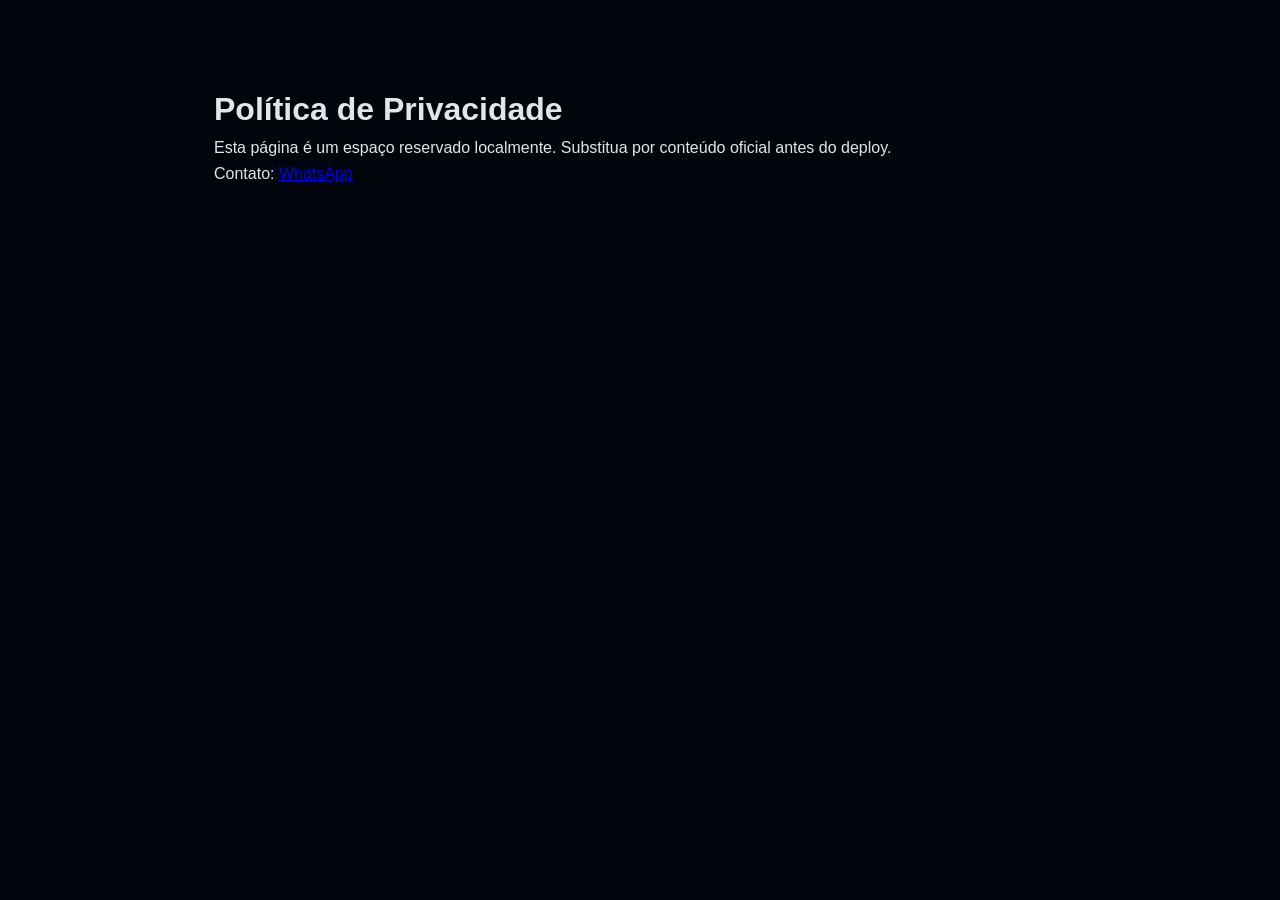
==== privacidade.html @ e6bbfdea "perf: otimiza assets seo e acessibilidade da landing" ====
<!doctype html>
<html lang="pt-BR">
<head>
  <meta charset="utf-8">
  <meta name="viewport" content="width=device-width,initial-scale=1">
  <title>Política de Privacidade — Carlos Elias</title>
  <meta name="robots" content="noindex,nofollow">
  <link rel="stylesheet" href="styles.css">
</head>
<body>
  <main style="max-width:900px;margin:60px auto;padding:24px">
    <h1>Política de Privacidade</h1>
    <p>Esta página é um espaço reservado localmente. Substitua por conteúdo oficial antes do deploy.</p>
    <p>Contato: <a href="https://wa.me/5585996639595">WhatsApp</a></p>
  </main>
</body>
</html>
---- styles.css ----
﻿:root {
  --black: #01040B;
  --navy: #283B4A;
  --steel: #587585;
  --mist: #7B939F;
  --silver: #B6C1C7;
  --snow: #E1E7E7;
  --white: #FFFFFF;
  --gold: #d1b072;
  --green-wa: #25D366;
  --font: 'Inter', sans-serif;
  --radius: 12px;
  --radius-sm: 8px;
  --transition: 0.35s cubic-bezier(0.4, 0, 0.2, 1);
}

*, *::before, *::after { box-sizing: border-box; margin: 0; padding: 0; }

html { scroll-behavior: smooth; font-size: 16px; }

body {
  font-family: var(--font);
  background: var(--black);
  color: var(--snow);
  line-height: 1.6;
  overflow-x: hidden;
  -webkit-font-smoothing: antialiased;
}

/* ── ACCESSIBILITY: focus-visible and reduced-motion */
a:focus-visible,
button:focus-visible,
[role="button"]:focus-visible,
input:focus-visible,
textarea:focus-visible,
select:focus-visible {
  outline: 2px solid rgba(225, 231, 231, 0.85);
  outline-offset: 3px;
}

@media (prefers-reduced-motion: reduce) {
  html {
    scroll-behavior: auto;
  }
  *, *::before, *::after {
    animation-duration: 0.001ms !important;
    animation-iteration-count: 1 !important;
    transition-duration: 0.001ms !important;
  }
}


/* ─── TIPOGRAFIA ─── */
.t-display {
  font-family: var(--font);
  font-weight: 900;
  letter-spacing: -0.04em;
  line-height: 0.92;
  text-transform: uppercase;
  font-stretch: condensed;
}
.t-headline { font-weight: 900; letter-spacing: -0.03em; line-height: 1.0; text-transform: uppercase; }
.t-label { font-weight: 500; letter-spacing: 0.12em; text-transform: uppercase; font-size: 0.72rem; color: var(--mist); }
.t-body { font-weight: 400; line-height: 1.7; color: var(--silver); }
.t-caption { font-size: 0.8rem; color: var(--mist); font-weight: 400; }

/* ─── LAYOUT ─── */
.container { max-width: 1200px; margin: 0 auto; padding: 0 24px; }
.section { padding: 96px 0; }
.section-sm { padding: 64px 0; }

/* ─── GLASS ─── */
.glass {
  background: rgba(255,255,255,0.03);
  border: 1px solid rgba(88,117,133,0.18);
  backdrop-filter: blur(12px);
  -webkit-backdrop-filter: blur(12px);
  transition: border-color 0.35s ease, background 0.35s ease;
}
.glass:hover {
  border-color: rgba(88,117,133,0.32);
  background: rgba(255,255,255,0.05);
}
.glass-strong {
  background: rgba(40,59,74,0.12);
  border: 1px solid rgba(88,117,133,0.25);
  backdrop-filter: blur(20px);
  -webkit-backdrop-filter: blur(20px);
}

/* ─── BOTÕES ─── */
.btn {
  display: inline-flex; align-items: center; gap: 8px;
  padding: 14px 28px;
  border-radius: 6px;
  font-family: var(--font);
  font-weight: 600;
  font-size: 0.875rem;
  letter-spacing: 0.04em;
  text-transform: uppercase;
  text-decoration: none;
  cursor: pointer;
  border: none;
  transition: var(--transition);
  white-space: nowrap;
}
.btn-primary {
  background: var(--snow);
  color: var(--black);
}
.btn-primary:hover { background: var(--white); transform: translateY(-1px); box-shadow: 0 8px 32px rgba(225,231,231,0.15); }
.btn-secondary {
  background: transparent;
  color: var(--snow);
  border: 1px solid rgba(88,117,133,0.4);
}
.btn-secondary:hover { border-color: var(--mist); background: rgba(88,117,133,0.08); transform: translateY(-1px); }
.btn-wa {
  background: var(--green-wa);
  color: var(--white);
}
.btn-wa:hover { background: #1db954; transform: translateY(-1px); box-shadow: 0 8px 32px rgba(37,211,102,0.2); }
.btn-sm { padding: 10px 20px; font-size: 0.8rem; }

/* ─── NAVBAR ─── */
#navbar {
  position: fixed; top: 0; left: 0; right: 0; z-index: 100;
  padding: 0 24px;
  transition: var(--transition);
}
#navbar.scrolled {
  background: rgba(1,4,11,0.85);
  backdrop-filter: blur(20px);
  -webkit-backdrop-filter: blur(20px);
  border-bottom: 1px solid rgba(88,117,133,0.15);
}
.nav-inner {
  max-width: 1200px; margin: 0 auto;
  display: flex; align-items: center; justify-content: space-between;
  height: 68px;
}
.nav-logo { display: flex; align-items: center; gap: 10px; text-decoration: none; }
.nav-logo svg { width: 32px; height: auto; }
.nav-logo-text {
  font-weight: 900;
  font-size: 1rem;
  letter-spacing: 0.08em;
  text-transform: uppercase;
  color: var(--snow);
}
.nav-links {
  display: flex; align-items: center; gap: 32px;
  list-style: none;
}
.nav-links a {
  text-decoration: none;
  color: var(--mist);
  font-size: 0.8rem;
  font-weight: 500;
  letter-spacing: 0.06em;
  text-transform: uppercase;
  transition: color var(--transition);
}
.nav-links a:hover { color: var(--snow); }
.nav-cta { display: flex; align-items: center; gap: 12px; }
.hamburger { display: none; flex-direction: column; gap: 5px; cursor: pointer; padding: 4px; background: none; border: none; }
.hamburger span { display: block; width: 22px; height: 1.5px; background: var(--snow); transition: var(--transition); }
.mobile-menu {
  display: none;
  position: fixed; top: 68px; left: 0; right: 0; z-index: 99;
  background: rgba(1,4,11,0.97);
  backdrop-filter: blur(20px);
  padding: 24px;
  border-bottom: 1px solid rgba(88,117,133,0.2);
  flex-direction: column; gap: 20px;
}
.mobile-menu.open { display: flex; }
.mobile-menu a { color: var(--snow); text-decoration: none; font-weight: 500; font-size: 1rem; letter-spacing: 0.04em; text-transform: uppercase; padding: 12px 0; border-bottom: 1px solid rgba(88,117,133,0.1); }

/* ─── /* ─── HERO ─── */
#hero {
  min-height: 100vh;
  display: flex;
  align-items: flex-end;
  position: relative;
  overflow: hidden;
  padding-top: 68px;
  background: var(--black);
}
.hero-photo {
  position: absolute;
  inset: 0;
  z-index: 0;
}
.hero-photo img {
  width: 100%;
  height: 100%;
  object-fit: cover;
  object-position: 35% 54%;  /* rosto levemente à esquerda do centro */
  display: block;
}
/* Degradê esquerda: texto legível sem apagar o rosto */
.hero-overlay-left {
  position: absolute; inset: 0; z-index: 1;
  background: linear-gradient(
    270deg,
    rgba(1,4,11,0.96) 0%,
    rgba(1,4,11,0.85) 25%,
    rgba(1,4,11,0.50) 52%,
    rgba(1,4,11,0.12) 72%,
    transparent 100%
  );
  pointer-events: none;
}
/* Degradê inferior: ancora stats */
.hero-overlay-bottom {
  position: absolute; inset: 0; z-index: 1;
  background: linear-gradient(to top,
    rgba(1,4,11,0.95) 0%,
    rgba(1,4,11,0.40) 18%,
    transparent 45%
  );
  pointer-events: none;
}
.hero-credential {
  position: absolute; top: 96px; left: 32px; z-index: 3;
  padding: 10px 16px; border-radius: 8px;
  border: 1px solid rgba(88,117,133,0.20);
  background: rgba(1,4,11,0.55);
  backdrop-filter: blur(16px);
  -webkit-backdrop-filter: blur(16px);
  text-align: left;
  opacity: 0;
  animation: wordmark-rise 0.7s ease 1.2s forwards;
}
.hero-cred-tag  { font-size: 0.6rem; color: var(--mist); text-transform: uppercase; letter-spacing: 0.12em; }
.hero-cred-name { font-size: 0.85rem; font-weight: 700; color: var(--snow); margin-top: 3px; }
.hero-cred-crn  { font-size: 0.62rem; color: var(--steel); margin-top: 2px; }
.hero-inner {
  position: relative; z-index: 2;
  width: 100%; padding-bottom: 80px;
  display: flex;
  justify-content: flex-end;  /* conteúdo à direita */
}
.hero-content {
  max-width: 560px;
  width: 100%;
}
/* Animação de entrada: cada elemento vem da direita */
.hero-content .hero-eyebrow { opacity: 0; transform: translateX(32px); }
.hero-content .hero-title   { opacity: 0; transform: translateX(40px); }
.hero-content .hero-sub     { opacity: 0; transform: translateX(32px); }
.hero-content .hero-actions { opacity: 0; transform: translateX(24px); }
.hero-content .hero-stats   { opacity: 0; transform: translateX(24px); }
/* Estado animado — adicionado via JS após load */
.hero-content.hero-animated .hero-eyebrow {
  opacity: 1; transform: translateX(0);
  transition: opacity 0.6s ease 0.1s, transform 0.7s cubic-bezier(0.34,1.2,0.64,1) 0.1s;
}
.hero-content.hero-animated .hero-title {
  opacity: 1; transform: translateX(0);
  transition: opacity 0.7s ease 0.25s, transform 0.8s cubic-bezier(0.34,1.15,0.64,1) 0.25s;
}
.hero-content.hero-animated .hero-sub {
  opacity: 1; transform: translateX(0);
  transition: opacity 0.65s ease 0.45s, transform 0.75s cubic-bezier(0.34,1.1,0.64,1) 0.45s;
}
.hero-content.hero-animated .hero-actions {
  opacity: 1; transform: translateX(0);
  transition: opacity 0.6s ease 0.6s, transform 0.7s cubic-bezier(0.34,1.1,0.64,1) 0.6s;
}
.hero-content.hero-animated .hero-stats {
  opacity: 1; transform: translateX(0);
  transition: opacity 0.6s ease 0.75s, transform 0.7s cubic-bezier(0.34,1.1,0.64,1) 0.75s;
}
.hero-eyebrow { display: inline-flex; align-items: center; gap: 8px; margin-bottom: 24px; }
.hero-eyebrow-dot { width: 6px; height: 6px; border-radius: 50%; background: var(--steel); flex-shrink: 0; }
.hero-title {
  font-size: clamp(52px, 7.5vw, 100px);
  margin-bottom: 20px; color: var(--white);
  text-shadow: 0 2px 32px rgba(1,4,11,0.6);
}
.hero-title span { color: var(--silver); }
.hero-sub {
  font-size: 1rem; color: rgba(182,193,199,0.90);
  margin-bottom: 32px; max-width: 400px; line-height: 1.65;
}
.hero-actions { display: flex; gap: 14px; flex-wrap: wrap; }
.hero-stats {
  display: flex; gap: 36px;
  margin-top: 48px; padding-top: 24px;
  border-top: 1px solid rgba(88,117,133,0.20);
}
.hero-stat-num  { 
  font-size: 2rem; font-weight: 900; color: var(--snow); 
  letter-spacing: -0.02em;
  font-variant-numeric: tabular-nums;
  transition: color 0.3s ease;
}
.hero-stat-label { font-size: 0.68rem; color: var(--mist); text-transform: uppercase; letter-spacing: 0.08em; margin-top: 2px; }

/* ─── SOBRE ─── */
#sobre {
  background: var(--black);
  position: relative;
  overflow: hidden;
}
/* Glow sutil no centro — profundidade sem foto */
#sobre::before {
  content: '';
  position: absolute;
  width: 600px; height: 600px;
  background: radial-gradient(ellipse, rgba(40,59,74,0.35) 0%, transparent 70%);
  top: 50%; left: 50%; transform: translate(-50%, -50%);
  pointer-events: none; z-index: 0;
}
.sobre-grid {
  display: grid;
  grid-template-columns: 1fr 1fr;
  gap: 72px;
  align-items: center;
  position: relative; z-index: 1;
}
/* Coluna esquerda: logo animada */
.sobre-logo-col {
  display: flex;
  flex-direction: column;
  align-items: center;
  justify-content: center;
  gap: 32px;
}
.sobre-logo-symbol {
  width: 160px; height: auto;
  transition: filter 0.4s ease;
}
.sobre-logo-symbol.animated {
  opacity: 1;
  transform: scale(1);
}
.sobre-logo-wordmark {
  opacity: 0;
  transform: translateY(16px);
  transition: opacity 0.9s ease 0.3s, transform 0.9s ease 0.3s;
}
.sobre-logo-wordmark.animated {
  opacity: 1;
  transform: translateY(0);
}
.sobre-logo-tagline {
  font-size: 0.72rem;
  font-weight: 500;
  letter-spacing: 0.14em;
  text-transform: uppercase;
  color: var(--mist);
  text-align: center;
  opacity: 0;
  transition: opacity 0.9s ease 0.6s;
}
.sobre-logo-tagline.animated { opacity: 1; }
/* Linha separadora animada */
.sobre-divider-line {
  width: 1px; height: 0;
  background: linear-gradient(to bottom, transparent, var(--steel), transparent);
  position: absolute; right: -36px; top: 10%; bottom: 10%;
  transition: height 1.2s ease 0.4s;
  align-self: stretch;
}
/* Coluna direita: conteúdo */
.sobre-content { }
.sobre-quote {
  font-size: 1.05rem; font-weight: 500; color: var(--snow);
  line-height: 1.6; border-left: 2px solid var(--steel);
  padding-left: 18px; margin-bottom: 24px; font-style: italic;
}
.sobre-text { color: var(--silver); margin-bottom: 28px; font-size: 0.9rem; line-height: 1.7; }
.sobre-credentials { display: flex; flex-direction: column; gap: 10px; margin-bottom: 28px; }
.cred-item {
  display: flex; align-items: center; gap: 12px;
  padding: 10px 14px; border-radius: var(--radius-sm);
}
.cred-dot { width: 5px; height: 5px; border-radius: 50%; background: var(--steel); flex-shrink: 0; }
.cred-text { font-size: 0.845rem; color: var(--silver); }

/* ─── DIFERENCIAIS ─── */
#diferenciais {
  background: linear-gradient(180deg, var(--black) 0%, #050d14 100%);
}
.diff-grid {
  display: grid;
  grid-template-columns: repeat(3, 1fr);
  gap: 24px;
  margin-top: 56px;
}
.diff-card {
  padding: 36px 28px;
  border-radius: var(--radius);
  transition: var(--transition);
  position: relative;
  overflow: hidden;
}
.diff-card::before {
  content: '';
  position: absolute; top: 0; left: 0; right: 0;
  height: 1px;
  background: linear-gradient(90deg, transparent, var(--steel), transparent);
  opacity: 0;
  transition: opacity var(--transition);
}
.diff-card:hover::before { opacity: 1; }
.diff-card:hover { transform: translateY(-4px); border-color: rgba(88,117,133,0.35) !important; }
.diff-icon {
  width: 48px; height: 48px;
  margin-bottom: 20px;
  display: flex; align-items: center; justify-content: center;
}
.diff-icon svg { width: 100%; height: 100%; }
.diff-title { font-size: 1.05rem; font-weight: 700; color: var(--snow); margin-bottom: 10px; letter-spacing: -0.01em; }
.diff-text { font-size: 0.875rem; color: var(--mist); line-height: 1.65; }

/* ─── RESULTADOS / ANTES-DEPOIS ─── */
#resultados { background: #030810; }
.results-grid {
  display: grid;
  grid-template-columns: repeat(4, 1fr);
  gap: 20px;
  margin-top: 56px;
}
.result-card {
  padding: 28px 20px;
  border-radius: var(--radius);
  text-align: center;
  transition: var(--transition);
  position: relative;
}
.result-card:hover { transform: translateY(-3px); }
.result-num {
  font-size: 2.4rem;
  font-weight: 900;
  letter-spacing: -0.04em;
  color: var(--snow);
  display: block;
  line-height: 1;
  margin-bottom: 4px;
}
.result-num-accent { color: var(--steel); }
.result-what { font-size: 0.78rem; color: var(--mist); text-transform: uppercase; letter-spacing: 0.08em; margin-bottom: 12px; }
.result-name { font-size: 0.875rem; color: var(--silver); font-weight: 500; }
.result-time { font-size: 0.75rem; color: var(--mist); margin-top: 2px; }

/* Antes e Depois */


/* ─── DEPOIMENTOS ─── */
#depoimentos { background: var(--black); }
.testimonials-grid {
  display: grid;
  grid-template-columns: repeat(3, 1fr);
  gap: 24px;
  margin-top: 56px;
}
.testimonial-card {
  display: flex;
  flex-direction: column;
  justify-content: space-between;
  min-height: 320px;
  padding: 28px;
  border-radius: 16px;
  transition: transform 0.3s ease, box-shadow 0.3s ease;
}
.testimonial-card:hover {
  transform: translateY(-4px);
  box-shadow: 0 24px 56px rgba(1,4,11,0.65);
}

/* Texto principal */
.testimonial-text {
  font-size: 0.92rem;
  line-height: 1.78;
  color: var(--silver);
  margin-bottom: 22px;
  font-style: italic;
  flex: 1;
}

/* ── Mini aba de identidade no rodapé ── */
.testimonial-meta-tab {
  margin-top: auto;
  padding: 13px 15px;
  border-radius: 11px;
  background: rgba(255,255,255,0.03);
  border: 1px solid rgba(88,117,133,0.15);
  flex-shrink: 0;
}

.testimonial-meta-top {
  display: flex;
  align-items: center;
  justify-content: space-between;
  gap: 12px;
  margin-bottom: 5px;
}

.testimonial-person {
  display: flex;
  align-items: baseline;
  gap: 7px;
  flex-wrap: wrap;
  min-width: 0;
}

.testimonial-name {
  font-size: 0.88rem;
  font-weight: 700;
  color: var(--snow);
  white-space: nowrap;
}

.testimonial-age {
  font-size: 0.72rem;
  color: var(--mist);
  white-space: nowrap;
}

.testimonial-rating {
  display: flex;
  gap: 2px;
  font-size: 0.75rem;
  color: #f0b429;
  flex-shrink: 0;
  letter-spacing: 1px;
}

.testimonial-result {
  font-size: 0.72rem;
  color: var(--steel);
  letter-spacing: 0.04em;
}

/* Grid de cards */
.testimonials-grid {
  display: grid;
  grid-template-columns: repeat(3, 1fr);
  gap: 20px;
  margin-top: 48px;
}

/* Esconder elementos legados */
.test-stars, .test-author, .test-avatar,
.test-name,  .test-role,   .test-text { display: none; }

@media (max-width: 900px) {
  .testimonials-grid { grid-template-columns: repeat(2, 1fr); }
}
@media (max-width: 580px) {
  .testimonials-grid { grid-template-columns: 1fr; }
  .testimonial-card  { min-height: auto; }
}

/* ── RESPONSIVE ── */
@media (max-width: 900px) {
  .process-step {
    grid-template-columns: 56px minmax(0, 1fr);
    gap: 0 16px;
    padding-bottom: 28px;
  }

  .process-steps::before {
    left: 28px;
    transform: none;
  }

  .process-step:nth-child(odd) .step-spacer,
  .process-step:nth-child(even) .step-spacer {
    display: none;
  }

  .process-step:nth-child(odd) .step-num,
  .process-step:nth-child(even) .step-num {
    grid-column: 1;
    grid-row: 1;
  }

  .process-step:nth-child(odd) .step-content,
  .process-step:nth-child(even) .step-content {
    grid-column: 2;
    grid-row: 1;
    text-align: left;
  }

  .step-num {
    width: 56px;
    height: 56px;
    min-width: 56px;
    font-size: 0.82rem;
  }
}

@media (max-width: 480px) {
  #processo .section-header {
    margin-bottom: 36px;
  }

  .process-steps {
    gap: 22px;
  }

  .process-step {
    grid-template-columns: 48px minmax(0, 1fr);
    gap: 0 14px;
    padding-bottom: 20px;
  }

  .process-steps::before {
    left: 24px;
  }

  .step-num {
    width: 48px;
    height: 48px;
    min-width: 48px;
    font-size: 0.76rem;
    letter-spacing: 0.08em;
  }

  .step-content {
    padding: 18px;
    border-radius: 16px;
  }

  .step-title {
    font-size: 0.98rem;
  }

  .step-desc {
    font-size: 0.9rem;
    line-height: 1.65;
  }
}

/* ─── PROCESSO ─── */
#processo {
  background: var(--black);
  position: relative;
  overflow: hidden;
}

#processo .section-header {
  text-align: center;
  margin-bottom: 48px;
}

#processo .section-title {
  font-size: clamp(36px, 4.5vw, 56px);
  letter-spacing: -0.03em;
  color: var(--white);
}

#processo .section-sub {
  margin: 12px auto 0;
  max-width: 640px;
  color: var(--silver);
  line-height: 1.8;
}

.process-steps {
  position: relative;
  display: grid;
  gap: 32px;
  padding: 16px 0 0;
}

.process-steps::before {
  content: "";
  position: absolute;
  top: 28px;
  left: 50%;
  transform: translateX(-50%);
  width: 2px;
  height: calc(100% - 28px);
  background: rgba(225, 231, 231, 0.12);
  z-index: 0;
}

.process-step {
  position: relative;
  display: grid;
  grid-template-columns: minmax(0, 1fr) 72px minmax(0, 1fr);
  align-items: flex-start;
  gap: 0 20px;
}

.step-spacer {
  min-width: 0;
}

.process-step:nth-child(odd) .step-spacer {
  grid-column: 1;
}

.process-step:nth-child(odd) .step-num {
  grid-column: 2;
}

.process-step:nth-child(odd) .step-content {
  grid-column: 3;
  text-align: left;
}

.process-step:nth-child(even) .step-content {
  grid-column: 1;
  text-align: right;
}

.process-step:nth-child(even) .step-num {
  grid-column: 2;
}

.process-step:nth-child(even) .step-spacer {
  grid-column: 3;
}

.step-num {
  position: relative;
  z-index: 1;
  width: 72px;
  height: 72px;
  min-width: 72px;
  display: flex;
  align-items: center;
  justify-content: center;
  border-radius: 50%;
  background: rgba(255, 255, 255, 0.08);
  border: 1px solid rgba(225, 231, 231, 0.18);
  color: var(--snow);
  font-weight: 900;
  font-size: 1rem;
  letter-spacing: 0.12em;
  box-shadow: 0 16px 30px rgba(0, 0, 0, 0.18);
}

.step-num-bg {
  position: absolute;
  inset: 0;
  border-radius: 50%;
  background: radial-gradient(circle at top left, rgba(225, 231, 231, 0.25), transparent 55%);
  z-index: -1;
}

.step-content {
  position: relative;
  z-index: 1;
  min-width: 0;
  background: rgba(255, 255, 255, 0.03);
  border: 1px solid rgba(88, 117, 133, 0.16);
  border-radius: 18px;
  padding: 24px;
}

.step-title {
  color: var(--white);
  font-weight: 800;
  font-size: 1.05rem;
  margin-bottom: 10px;
}

.step-desc {
  color: var(--silver);
  font-size: 0.96rem;
  line-height: 1.75;
}

.step-connector {
  display: none;
}

@media (max-width: 900px) {
  .process-step {
    grid-template-columns: 56px minmax(0, 1fr);
    gap: 0 16px;
    padding-bottom: 28px;
  }

  .process-steps::before {
    left: 28px;
    transform: none;
  }

  .process-step:nth-child(odd) .step-spacer,
  .process-step:nth-child(even) .step-spacer {
    display: none;
  }

  .process-step:nth-child(odd) .step-num,
  .process-step:nth-child(even) .step-num {
    grid-column: 1;
    grid-row: 1;
  }

  .process-step:nth-child(odd) .step-content,
  .process-step:nth-child(even) .step-content {
    grid-column: 2;
    grid-row: 1;
    text-align: left;
  }

  .step-num {
    width: 56px;
    height: 56px;
    min-width: 56px;
    font-size: 0.82rem;
  }
}

@media (max-width: 480px) {
  #processo .section-header {
    margin-bottom: 36px;
  }

  .process-steps {
    gap: 22px;
  }

  .process-step {
    grid-template-columns: 48px minmax(0, 1fr);
    gap: 0 14px;
    padding-bottom: 20px;
  }

  .process-steps::before {
    left: 24px;
  }

  .step-num {
    width: 48px;
    height: 48px;
    min-width: 48px;
    font-size: 0.76rem;
    letter-spacing: 0.08em;
  }

  .step-content {
    padding: 18px;
    border-radius: 16px;
  }

  .step-title {
    font-size: 0.98rem;
  }

  .step-desc {
    font-size: 0.9rem;
    line-height: 1.65;
  }
}

/* ─── PLANOS ─── */
#planos { background: var(--black); }
.plans-grid {
  display: grid;
  grid-template-columns: repeat(3, 1fr);
  gap: 24px;
  margin-top: 56px;
  align-items: start;
}
.plan-card {
  border-radius: var(--radius);
  overflow: hidden;
  transition: var(--transition);
  position: relative;
}
.plan-card.featured {
  border-color: rgba(88,117,133,0.45) !important;
  transform: translateY(-8px);
}
.plan-card:hover { transform: translateY(-6px); }
.plan-card.featured:hover { transform: translateY(-12px); }
.plan-badge {
  background: var(--steel);
  color: var(--white);
  font-size: 0.65rem;
  font-weight: 700;
  letter-spacing: 0.12em;
  text-transform: uppercase;
  padding: 6px 16px;
  text-align: center;
}
.plan-header { padding: 28px 24px 20px; }
.plan-name {
  font-size: 0.7rem;
  font-weight: 700;
  letter-spacing: 0.12em;
  text-transform: uppercase;
  color: var(--mist);
  margin-bottom: 6px;
}
.plan-tagline { font-size: 0.95rem; font-weight: 600; color: var(--snow); margin-bottom: 20px; line-height: 1.3; }
.plan-price { display: flex; align-items: baseline; gap: 4px; margin-bottom: 4px; }
.plan-currency { font-size: 1rem; font-weight: 600; color: var(--mist); }
.plan-amount { font-size: 2.6rem; font-weight: 900; color: var(--snow); letter-spacing: -0.04em; line-height: 1; }
.plan-period { font-size: 0.8rem; color: var(--mist); margin-left: 4px; }
.plan-equiv { font-size: 0.75rem; color: var(--mist); margin-bottom: 20px; }
.plan-divider { height: 1px; background: rgba(88,117,133,0.15); margin: 0 24px; }
.plan-body { padding: 20px 24px 28px; }
.plan-options { display: flex; flex-direction: column; gap: 8px; margin-bottom: 20px; }
.plan-option {
  display: flex; justify-content: space-between; align-items: center;
  font-size: 0.8rem; padding: 8px 12px;
  border-radius: 6px;
  background: rgba(255,255,255,0.02);
  border: 1px solid rgba(88,117,133,0.1);
  cursor: pointer;
  transition: var(--transition);
}
.plan-option:hover, .plan-option.selected {
  border-color: rgba(88,117,133,0.35);
  background: rgba(88,117,133,0.08);
}
.plan-option.selected .opt-period { color: var(--snow); }
.opt-period { color: var(--silver); font-weight: 500; }
.opt-price { color: var(--snow); font-weight: 700; }
.opt-save { font-size: 0.65rem; color: var(--steel); margin-left: 4px; }
.plan-features { display: flex; flex-direction: column; gap: 10px; margin-bottom: 24px; }
.plan-feature {
  display: flex; align-items: flex-start; gap: 10px;
  font-size: 0.825rem; color: var(--silver);
}
.feat-check { color: var(--steel); flex-shrink: 0; margin-top: 1px; font-size: 0.9rem; }
.plan-bonus {
  padding: 12px 16px;
  border-radius: 8px;
  background: rgba(88,117,133,0.08);
  border: 1px solid rgba(88,117,133,0.2);
  font-size: 0.78rem;
  color: var(--silver);
  margin-bottom: 20px;
}
.plan-bonus strong { color: var(--snow); }
.plan-obs { font-size: 0.72rem; color: var(--mist); text-align: center; margin-top: 12px; line-height: 1.5; }

/* ─── BENEFÍCIOS ─── */
#beneficios { background: linear-gradient(180deg, #030810 0%, var(--black) 100%); }
.benefits-grid {
  display: grid;
  grid-template-columns: repeat(2, 1fr);
  gap: 20px;
  margin-top: 56px;
}
.benefit-item {
  display: flex; align-items: flex-start; gap: 16px;
  padding: 24px 20px;
  border-radius: var(--radius-sm);
  transition: var(--transition);
}
.benefit-item:hover { background: rgba(88,117,133,0.06); }
.benefit-check {
  width: 28px; height: 28px;
  border-radius: 50%;
  background: rgba(88,117,133,0.15);
  border: 1px solid rgba(88,117,133,0.3);
  display: flex; align-items: center; justify-content: center;
  flex-shrink: 0;
  color: var(--mist);
  font-size: 0.75rem;
}
.benefit-title { font-size: 0.9rem; font-weight: 600; color: var(--snow); margin-bottom: 4px; }
.benefit-text { font-size: 0.8rem; color: var(--mist); line-height: 1.6; }

/* ─── FAQ ─── */
#faq { background: var(--black); }
.faq-list {
  display: flex; flex-direction: column; gap: 12px;
  margin-top: 56px;
  max-width: 800px; margin-left: auto; margin-right: auto;
}
.faq-item {
  border-radius: var(--radius-sm);
  overflow: hidden;
  border: 1px solid rgba(88,117,133,0.18);
  transition: border-color var(--transition);
}
.faq-item.open { border-color: rgba(88,117,133,0.35); }
.faq-q {
  display: flex; justify-content: space-between; align-items: center;
  padding: 20px 24px;
  cursor: pointer;
  background: rgba(255,255,255,0.02);
  user-select: none;
  gap: 16px;
}
.faq-q:hover { background: rgba(255,255,255,0.04); }
.faq-q-text { font-size: 0.925rem; font-weight: 600; color: var(--snow); }
.faq-icon { color: var(--mist); font-size: 1.2rem; flex-shrink: 0; transition: transform var(--transition); font-weight: 300; line-height: 1; }
.faq-item.open .faq-icon { transform: rotate(45deg); color: var(--steel); }
.faq-a {
  max-height: 0; overflow: hidden;
  transition: max-height 0.4s cubic-bezier(0.4, 0, 0.2, 1);
}
.faq-a-inner {
  padding: 0 24px 20px;
  font-size: 0.875rem;
  color: var(--silver);
  line-height: 1.7;
}
.faq-item.open .faq-a { max-height: 300px; }

/* ─── CTA PRINCIPAL ─── */
#cta-main {
  background: linear-gradient(135deg, var(--navy) 0%, #0d1f2e 50%, var(--black) 100%);
  position: relative; overflow: hidden;
}
#cta-main::before {
  content: '';
  position: absolute;
  width: 800px; height: 800px;
  background: radial-gradient(circle, rgba(88,117,133,0.08) 0%, transparent 70%);
  top: 50%; left: 50%; transform: translate(-50%, -50%);
  pointer-events: none;
}
.cta-main-inner {
  position: relative; z-index: 1;
  text-align: center;
  max-width: 680px; margin: 0 auto;
}
.cta-main-title { font-size: clamp(36px, 5vw, 58px); margin-bottom: 20px; color: var(--white); }
.cta-main-sub { font-size: 1.05rem; color: var(--silver); margin-bottom: 40px; line-height: 1.65; }
.cta-main-actions { display: flex; gap: 16px; justify-content: center; flex-wrap: wrap; }

/* ─── FORMULÁRIO + CONTATO ─── */
#contato {
  background: var(--black);
  position: relative;
  overflow: hidden;
}
/* Glow atmosférico de fundo */
#contato::before {
  content: '';
  position: absolute;
  width: 500px; height: 500px;
  background: radial-gradient(ellipse, rgba(40,59,74,0.22) 0%, transparent 70%);
  top: 50%; right: -100px;
  transform: translateY(-50%);
  pointer-events: none; z-index: 0;
}
.contact-grid {
  display: grid;
  grid-template-columns: 1fr 1fr;
  gap: 80px;
  align-items: start;
  position: relative; z-index: 1;
}

/* ── LADO ESQUERDO: formulário ── */
.contact-form { }
.contact-eyebrow {
  display: inline-flex; align-items: center; gap: 8px;
  margin-bottom: 16px;
}
.contact-eyebrow-dot {
  width: 5px; height: 5px; border-radius: 50%;
  background: var(--steel);
}
.contact-headline {
  font-size: clamp(32px, 4vw, 52px);
  font-weight: 900;
  letter-spacing: -0.04em;
  line-height: 0.95;
  text-transform: uppercase;
  color: var(--white);
  margin-bottom: 10px;
}
.contact-subline {
  font-size: 0.875rem;
  color: var(--mist);
  margin-bottom: 40px;
  line-height: 1.6;
}

/* Grupos de campo */
.form-group {
  margin-bottom: 16px;
  position: relative;
}
.form-label {
  display: block;
  font-size: 0.65rem;
  font-weight: 700;
  letter-spacing: 0.12em;
  text-transform: uppercase;
  color: var(--mist);
  margin-bottom: 7px;
  transition: color 0.2s ease;
}
.form-group:focus-within .form-label { color: var(--silver); }

/* Inputs refinados */
.form-input, .form-select, .form-textarea {
  width: 100%;
  padding: 13px 16px;
  background: rgba(255,255,255,0.025);
  border: 1px solid rgba(88,117,133,0.18);
  border-bottom: 1px solid rgba(88,117,133,0.35);
  border-radius: 8px;
  color: var(--snow);
  font-family: var(--font);
  font-size: 0.875rem;
  outline: none;
  appearance: none;
  transition: border-color 0.25s ease, background 0.25s ease, box-shadow 0.25s ease;
}
.form-input:focus, .form-select:focus, .form-textarea:focus {
  border-color: rgba(88,117,133,0.45);
  border-bottom-color: var(--steel);
  background: rgba(88,117,133,0.04);
  box-shadow: 0 1px 0 0 var(--steel);
}
.form-input::placeholder, .form-textarea::placeholder {
  color: rgba(123,147,159,0.38);
  font-size: 0.85rem;
}
.form-select option { background: #0a1520; color: var(--snow); }
.form-textarea {
  min-height: 90px;
  resize: none;
  line-height: 1.6;
}

/* Grid de 2 colunas para nome + WA */
.form-row {
  display: grid;
  grid-template-columns: 1fr 1fr;
  gap: 12px;
}

/* Botão submit premium */
.form-submit {
  width: 100%;
  padding: 15px 24px;
  font-size: 0.82rem;
  font-weight: 700;
  letter-spacing: 0.06em;
  display: flex; align-items: center; justify-content: center; gap: 10px;
  position: relative;
  overflow: hidden;
}
.form-submit::before {
  content: '';
  position: absolute;
  top: -50%; left: -50%;
  width: 30%; height: 200%;
  background: rgba(255,255,255,0.08);
  transform: translateX(-100%) skewX(-12deg);
  transition: none;
}
.form-submit:hover::before {
  animation: shimmer-move 0.7s ease forwards;
}
.form-note {
  font-size: 0.68rem;
  color: rgba(123,147,159,0.5);
  margin-top: 10px;
  text-align: center;
  display: flex; align-items: center; justify-content: center; gap: 5px;
}
.form-note::before {
  content: '';
  display: inline-block;
  width: 12px; height: 12px;
  background-image: url("data:image/svg+xml,%3Csvg xmlns='http://www.w3.org/2000/svg' viewBox='0 0 24 24' fill='none' stroke='%237B939F' stroke-width='2'%3E%3Crect x='3' y='11' width='18' height='11' rx='2'/%3E%3Cpath d='M7 11V7a5 5 0 0110 0v4'/%3E%3C/svg%3E");
  background-size: contain;
  background-repeat: no-repeat;
  opacity: 0.5;
}

/* ── LADO DIREITO: info cards ── */
.contact-info {
  display: flex;
  flex-direction: column;
  gap: 14px;
  padding-top: 8px;
}
.contact-card {
  padding: 24px 22px;
  border-radius: var(--radius);
  transition: var(--transition);
  position: relative;
  overflow: hidden;
}
.contact-card:hover { border-color: rgba(88,117,133,0.32) !important; }

/* Ícone SVG minimalista */
.contact-card-icon-wrap {
  width: 36px; height: 36px;
  border-radius: 8px;
  background: rgba(88,117,133,0.1);
  border: 1px solid rgba(88,117,133,0.2);
  display: flex; align-items: center; justify-content: center;
  margin-bottom: 14px;
}
.contact-card-icon-wrap svg { width: 16px; height: 16px; stroke: var(--steel); }

.contact-card-title {
  font-size: 0.8rem;
  font-weight: 700;
  color: var(--snow);
  margin-bottom: 5px;
  letter-spacing: 0.02em;
}
.contact-card-text {
  font-size: 0.8rem;
  color: var(--mist);
  line-height: 1.6;
}
.contact-card-link {
  display: inline-flex; align-items: center; gap: 5px;
  color: var(--steel);
  text-decoration: none;
  font-size: 0.8rem;
  font-weight: 600;
  margin-top: 8px;
  transition: color 0.2s ease, gap 0.2s ease;
  letter-spacing: 0.01em;
}
.contact-card-link:hover { color: var(--silver); gap: 8px; }

/* Card de WhatsApp — destaque */
.contact-card-wa {
  background: rgba(37,211,102,0.04) !important;
  border-color: rgba(37,211,102,0.14) !important;
}
.contact-card-wa:hover { border-color: rgba(37,211,102,0.28) !important; }
.contact-card-wa .contact-card-icon-wrap {
  background: rgba(37,211,102,0.1);
  border-color: rgba(37,211,102,0.2);
}
.contact-card-wa .contact-card-icon-wrap svg { stroke: #25D366; }
.contact-card-wa .contact-card-title { color: var(--snow); }

/* Botão WA dentro do card */
.wa-card-btn {
  display: flex; align-items: center; justify-content: center; gap: 8px;
  width: 100%;
  margin-top: 14px;
  padding: 11px 20px;
  background: rgba(37,211,102,0.12);
  border: 1px solid rgba(37,211,102,0.25);
  border-radius: 7px;
  color: #4ade80;
  font-size: 0.78rem;
  font-weight: 700;
  letter-spacing: 0.05em;
  text-transform: uppercase;
  text-decoration: none;
  transition: all 0.25s ease;
}
.wa-card-btn:hover {
  background: rgba(37,211,102,0.2);
  border-color: rgba(37,211,102,0.4);
  color: #86efac;
  transform: translateY(-1px);
}
.wa-card-btn svg { flex-shrink: 0; }

/* Separador decorativo entre os dois lados */
.contact-divider {
  display: none;
}

/* Feedback */
#form-feedback {
  display: none;
  margin-top: 14px;
  padding: 12px 16px;
  border-radius: 8px;
  font-size: 0.82rem;
  line-height: 1.5;
}

/* ── RESPONSIVE ── */
@media (max-width: 1024px) {
  .contact-grid { gap: 48px; }
}
@media (max-width: 768px) {
  .contact-grid { grid-template-columns: 1fr; gap: 40px; }
  .form-row { grid-template-columns: 1fr; gap: 0; }
  #contato::before { display: none; }
}



/* ─── WHATSAPP FLOAT ─── */
.wa-float {
  position: fixed;
  bottom: 28px; right: 28px;
  z-index: 200;
  width: 56px; height: 56px;
  border-radius: 50%;
  background: var(--green-wa);
  display: flex; align-items: center; justify-content: center;
  box-shadow: 0 4px 24px rgba(37,211,102,0.35);
  text-decoration: none;
  transition: var(--transition);
  animation: wa-pulse 3s ease-in-out infinite;
}
.wa-float:hover { transform: scale(1.1); box-shadow: 0 8px 32px rgba(37,211,102,0.5); }
@keyframes wa-pulse {
  0%, 100% { box-shadow: 0 4px 24px rgba(37,211,102,0.35); }
  50% { box-shadow: 0 4px 36px rgba(37,211,102,0.55); }
}
.wa-float svg { width: 28px; height: 28px; fill: white; }

/* ─── SEÇÃO HEADER REUTILIZÁVEL ─── */
.section-header { text-align: center; margin-bottom: 16px; }
.section-title { font-size: clamp(32px, 4.5vw, 52px); color: var(--white); margin-bottom: 16px; }
.section-sub { font-size: 1rem; color: var(--silver); max-width: 560px; margin: 0 auto; line-height: 1.7; }

/* ─── ANIMAÇÕES DE ENTRADA ─── */
.reveal {
  opacity: 0;
  transform: translateY(24px);
  transition: opacity 0.7s ease, transform 0.7s ease;
}
.reveal.visible {
  opacity: 1;
  transform: translateY(0);
}
.reveal-delay-1 { transition-delay: 0.1s; }
.reveal-delay-2 { transition-delay: 0.2s; }
.reveal-delay-3 { transition-delay: 0.3s; }
.reveal-delay-4 { transition-delay: 0.4s; }

/* ─── UTILS ─── */
.text-gradient {
  background: linear-gradient(135deg, var(--snow), var(--mist));
  -webkit-background-clip: text;
  -webkit-text-fill-color: transparent;
  background-clip: text;
}
.divider { height: 1px; background: linear-gradient(90deg, transparent, rgba(88,117,133,0.3), transparent); margin: 0; }

/* ─── RESPONSIVO ─── */
@media (max-width: 1024px) {
  .hero-credential { top: 84px; right: 16px; }
  .hero-title { font-size: clamp(52px, 10vw, 80px); }
  
  .sobre-content { padding: 60px 0 60px 32px; }
  .sobre-content-card { padding: 32px 28px; }
  
  .hero-inner { grid-template-columns: 1fr; gap: 48px; }
  .hero-visual { max-width: 380px; margin: 0 auto; }
  .sobre-grid { grid-template-columns: 1fr; gap: 48px; }
  .diff-grid { grid-template-columns: repeat(3, 1fr); }
  .results-grid { grid-template-columns: repeat(2, 1fr); }
  .testimonials-grid { grid-template-columns: 1fr; }
  .plans-grid { grid-template-columns: 1fr; max-width: 480px; margin-left: auto; margin-right: auto; }
  .plan-card.featured { transform: none; }
  .benefits-grid { grid-template-columns: 1fr; }
  .contact-grid { grid-template-columns: 1fr; gap: 48px; }
  .footer-inner { grid-template-columns: 1fr 1fr; }
}
@media (max-width: 768px) {
  .plans-grid { grid-template-columns: 1fr; max-width: 440px; margin-left: auto; margin-right: auto; }
  .plan-card.featured { transform: none; }
  
  .hero-inner { justify-content: center; }
  .hero-content { max-width: 100%; padding: 0 4px; }
  
  .hero-credential { display: none; }
  .hero-title { font-size: clamp(42px, 13vw, 64px); }
  .sobre-grid { grid-template-columns: 1fr; gap: 48px; }
  .sobre-logo-col { padding-top: 0; }
  .sobre-logo-symbol { width: 100px; }
  
  .hero-credential { display: none; }
  .hero-title { font-size: clamp(44px, 13vw, 68px); }
  .hero-content { max-width: 100%; }
  
  
  .sobre-grid { grid-template-columns: 1fr; }
  .sobre-content { padding: 0 0 64px; }
  .sobre-content-card { padding: 28px 20px; }
  
  .section { padding: 64px 0; }
  .section-sm { padding: 48px 0; }
  .container { padding: 0 16px; }
  .nav-links { display: none; }
  .nav-cta .btn:first-child { display: none; }
  .hamburger { display: flex; }
  .hero-stats { gap: 20px; flex-wrap: wrap; }
  .diff-grid { grid-template-columns: 1fr; }
  .results-grid { grid-template-columns: repeat(2, 1fr); }
  .testimonials-grid { grid-template-columns: 1fr; }
  .before-after { grid-template-columns: 1fr; }
  .contact-grid { grid-template-columns: 1fr; }
  .footer-inner { grid-template-columns: 1fr; }
  .footer-bottom { flex-direction: column; align-items: flex-start; }
  .cta-main-actions { flex-direction: column; align-items: center; }
  .hero-img-badge { left: 12px; bottom: 12px; }
}


/* ══════════════════════════════════════════════════════════════
   ANIMAÇÕES ELITE — LOGO + CARDS
══════════════════════════════════════════════════════════════ */

/* ── KEYFRAMES BASE ── */
@keyframes logo-pulse {
  0%, 100% { filter: drop-shadow(0 0 0px rgba(88,117,133,0)); }
  50%       { filter: drop-shadow(0 0 18px rgba(88,117,133,0.55)); }
}
@keyframes logo-draw {
  from { stroke-dashoffset: var(--dash-len); opacity: 0; }
  10%  { opacity: 1; }
  to   { stroke-dashoffset: 0; opacity: 1; }
}
@keyframes logo-fill-in {
  0%   { fill-opacity: 0; }
  100% { fill-opacity: 1; }
}
@keyframes wordmark-rise {
  from { opacity: 0; transform: translateY(14px); }
  to   { opacity: 1; transform: translateY(0); }
}
@keyframes tagline-in {
  from { opacity: 0; letter-spacing: 0.3em; }
  to   { opacity: 1; letter-spacing: 0.14em; }
}
@keyframes shimmer-move {
  0%   { transform: translateX(-100%) skewX(-12deg); }
  100% { transform: translateX(200%) skewX(-12deg); }
}
@keyframes border-spin {
  from { --border-angle: 0deg; }
  to   { --border-angle: 360deg; }
}
@keyframes card-glow-pulse {
  0%, 100% { box-shadow: 0 0 0px rgba(88,117,133,0); }
  50%       { box-shadow: 0 0 24px rgba(88,117,133,0.12); }
}
@keyframes float-y {
  0%, 100% { transform: translateY(0px); }
  50%       { transform: translateY(-6px); }
}
@property --border-angle {
  syntax: '<angle>';
  initial-value: 0deg;
  inherits: false;
}

/* ── LOGO: símbolo com efeito draw + fill ── */
.sobre-logo-symbol {
  width: 220px; height: auto;
  filter: drop-shadow(0 0 0px rgba(88,117,133,0));
  transition: filter 0.4s ease;
}
/* Polígonos: animação de draw via stroke */
#logo-main polygon {
  stroke-width: 1.5;
  stroke-dasharray: var(--dash-len, 600);
  stroke-dashoffset: var(--dash-len, 600);
  fill-opacity: 0;
  transition: none;
}
#logo-main polygon.drawn {
  animation:
    logo-draw     0.65s cubic-bezier(0.4, 0, 0.2, 1) forwards,
    logo-fill-in  0.50s ease 0.45s forwards;
}
/* Cores de stroke por polígono */
#lp1 { stroke: #E1E7E7; --dash-len: 450; }
#lp2 { stroke: #B6C1C7; --dash-len: 310; }
#lp3 { stroke: #B6C1C7; --dash-len: 310; }
#lp4 { stroke: #587585; --dash-len: 120; }
/* Diamante pulsa ao final */
#lp4.drawn {
  animation:
    logo-draw    0.60s cubic-bezier(0.4, 0, 0.2, 1) forwards,
    logo-fill-in 0.40s ease 0.40s forwards,
    logo-pulse   2.8s  ease 1.4s infinite;
}
/* Float suave da logo completa */
.sobre-logo-symbol.animated {
  animation: float-y 4s ease-in-out 1.8s infinite;
}
/* Wordmark: rise por letra via clip */
#logo-wordmark {
  opacity: 0;
}
#logo-wordmark.wordmark-in {
  animation: wordmark-rise 0.72s cubic-bezier(0.34, 1.3, 0.64, 1) forwards;
}
#logo-sep.sep-in {
  animation: wordmark-rise 0.5s ease forwards;
}
/* Tagline com letter-spacing colapsando */
.sobre-logo-tagline {
  font-size: 0.72rem;
  font-weight: 500;
  letter-spacing: 0.14em;
  text-transform: uppercase;
  color: var(--mist);
  text-align: center;
  opacity: 0;
}
.sobre-logo-tagline.animated {
  animation: tagline-in 0.8s ease forwards;
}
/* Linha decorativa que cresce */
.sobre-col-line {
  position: absolute;
  right: 0; top: 10%; bottom: 10%;
  width: 1px;
  background: linear-gradient(to bottom, transparent, rgba(88,117,133,0.3), transparent);
  transform: scaleY(0);
  transform-origin: top;
  transition: transform 1.2s cubic-bezier(0.4,0,0.2,1) 0.6s;
}
.sobre-logo-col { position: relative; }
.sobre-logo-col.animated .sobre-col-line { transform: scaleY(1); }

/* ── CARDS ELITE: borda animada + shimmer + 3D hover ── */

/* Wrapper com borda gradiente animada */
.card-elite {
  position: relative;
  border-radius: var(--radius);
  /* Borda via gradient angular */
  background-clip: padding-box;
  --border-angle: 0deg;
}
/* Pseudo-elemento: borda com conic-gradient girando */
.card-elite::before {
  content: '';
  position: absolute;
  inset: -1px;
  border-radius: calc(var(--radius) + 1px);
  background: conic-gradient(
    from var(--border-angle),
    rgba(88,117,133,0) 0%,
    rgba(88,117,133,0) 40%,
    rgba(182,193,199,0.6) 50%,
    rgba(88,117,133,0) 60%,
    rgba(88,117,133,0) 100%
  );
  z-index: -1;
  opacity: 0;
  transition: opacity 0.4s ease;
}
.card-elite:hover::before {
  opacity: 1;
  animation: border-spin 3s linear infinite;
}
/* Fundo sólido para cobrir o conic-gradient por baixo */
.card-elite::after {
  content: '';
  position: absolute;
  inset: 1px;
  border-radius: calc(var(--radius) - 1px);
  background: rgba(255,255,255,0.03);
  z-index: -1;
}
/* Shimmer no hover */
.card-shimmer {
  position: relative;
  overflow: hidden;
}
.card-shimmer::after {
  content: '';
  position: absolute;
  top: -50%; left: -50%;
  width: 30%; height: 200%;
  background: linear-gradient(
    105deg,
    transparent 0%,
    rgba(255,255,255,0.04) 40%,
    rgba(255,255,255,0.08) 50%,
    rgba(255,255,255,0.04) 60%,
    transparent 100%
  );
  transform: translateX(-100%) skewX(-12deg);
  transition: none;
  pointer-events: none;
}
.card-shimmer:hover::after {
  animation: shimmer-move 0.8s ease forwards;
}
/* 3D tilt no hover — via CSS perspective */
.card-elite {
  transform-style: preserve-3d;
  transition:
    transform 0.4s cubic-bezier(0.34, 1.2, 0.64, 1),
    box-shadow 0.4s ease;
}
.card-elite:hover {
  transform: translateY(-6px) perspective(800px) rotateX(1.5deg);
  box-shadow:
    0 20px 48px rgba(1,4,11,0.6),
    0 0 0 1px rgba(88,117,133,0.15);
}
/* Variação para o card em destaque (featured) */
.card-elite.plan-featured-elite:hover {
  transform: translateY(-12px) perspective(800px) rotateX(1.5deg);
  box-shadow:
    0 28px 64px rgba(1,4,11,0.7),
    0 0 0 1px rgba(182,193,199,0.25);
}
/* Número dos result cards: glow no hover */
.result-card:hover .result-num {
  text-shadow: 0 0 32px rgba(88,117,133,0.5);
  transition: text-shadow 0.4s ease;
}
/* Estrelas dos depoimentos: cor ao hover no card */
.testimonial-card:hover .stars {
  color: var(--silver);
  transition: color 0.3s ease;
}
/* Diff cards: ícone flutua */
.diff-card:hover .diff-icon {
  transform: translateY(-4px);
  transition: transform 0.4s cubic-bezier(0.34,1.4,0.64,1);
}
.diff-icon { transition: transform 0.3s ease; }
/* Plan card featured: glow pulsante */
.plan-card.featured {
  animation: card-glow-pulse 3s ease-in-out infinite;
}

/* ── REVEAL REFINADO: stagger mais suave ── */
.reveal {
  opacity: 0;
  transform: translateY(20px);
  transition: opacity 0.65s cubic-bezier(0.4,0,0.2,1), transform 0.65s cubic-bezier(0.4,0,0.2,1);
}
.reveal.visible { opacity: 1; transform: translateY(0); }
.reveal-delay-1 { transition-delay: 0.10s; }
.reveal-delay-2 { transition-delay: 0.20s; }
.reveal-delay-3 { transition-delay: 0.32s; }
.reveal-delay-4 { transition-delay: 0.44s; }


/* ══════════════════════════════════════════════════════════════
   CARROSSEL DE TRANSFORMAÇÕES — compacto e harmonioso
══════════════════════════════════════════════════════════════ */

/* ══ CARROSSEL TRANSFORMAÇÕES — card central destaque + laterais blur ══ */
.transf-section {
  position: relative;
  max-width: 960px;
  margin: 64px auto 0;
}

.transf-header {
  display: flex;
  align-items: center;
  justify-content: space-between;
  margin-bottom: 28px;
}
.transf-nav   { display: flex; align-items: center; gap: 12px; }
.transf-arrow {
  width: 34px; height: 34px;
  border-radius: 50%;
  border: 1px solid rgba(255,255,255,0.12);
  background: rgba(255,255,255,0.04);
  color: rgba(255,255,255,0.6);
  display: flex; align-items: center; justify-content: center;
  cursor: pointer;
  transition: all 0.22s ease;
  flex-shrink: 0;
}
.transf-arrow:hover    { border-color: rgba(88,117,133,0.5); color: var(--silver); background: rgba(88,117,133,0.08); }
.transf-arrow:disabled { opacity: 1; cursor: pointer; } /* loop infinito — nunca desativado */
.transf-dots  { display: flex; gap: 7px; align-items: center; }
.transf-dot   { width: 5px; height: 5px; border-radius: 50%; background: rgba(255,255,255,0.2); transition: all 0.3s ease; cursor: pointer; }
.transf-dot.active { width: 18px; border-radius: 3px; background: var(--steel); }

/* ── Viewport: overflow visible para mostrar os cards laterais ── */
.transf-viewport {
  overflow: visible;      /* ← chave: permite ver os cards dos lados */
  position: relative;
  padding: 16px 0;        /* espaço vertical para a sombra do card ativo */
}

/* Track deslizante */
.transf-track {
  display: flex;
  gap: 20px;
  transition: transform 760ms cubic-bezier(0.22, 1, 0.36, 1);
  will-change: transform;
  cursor: grab;
  user-select: none;
  align-items: center;
  transform: translate3d(0, 0, 0);
}
.transf-track.dragging { transition: none; cursor: grabbing; }
/* Cada card — largura fixa menor que o container */
.transf-card {
  flex: 0 0 72%;           /* card principal ocupa 72% da largura */
  max-width: 560px;
  display: flex;
  flex-direction: column;
  transform-origin: center center;
  transition:
    transform 760ms cubic-bezier(0.22, 1, 0.36, 1),
    opacity   620ms ease,
    filter    620ms ease;
  /* Estado padrão: card lateral */
  transform: scale(0.9);
  opacity: 0.38;
  filter: blur(4px);
}
/* Card ativo (central) */
.transf-card.active {
  transform: scale(1);
  opacity: 1;
  filter: blur(0);
}

/* ── Card visual ── */
.transf-single {
  position: relative;
  border-radius: 18px;
  overflow: hidden;
  border: 1px solid rgba(88,117,133,0.16);
  box-shadow: 0 20px 56px rgba(1,4,11,0.6), inset 0 1px 0 rgba(255,255,255,0.04);
  background: #08090b;
}
.transf-card.active .transf-single {
  border-color: rgba(88,117,133,0.28);
  box-shadow: 0 32px 80px rgba(1,4,11,0.8), 0 0 0 1px rgba(88,117,133,0.12), inset 0 1px 0 rgba(255,255,255,0.06);
}

/* Foto — contém a imagem inteira sem crop */
.transf-single > img {
  width: 100%;
  height: auto;
  max-height: 520px;
  object-fit: contain;
  object-position: center center;
  display: block;
  background: #08090b;
  pointer-events: none;
}

/* Rodapé do card */
.transf-single-footer {
  padding: 14px 18px;
  display: flex;
  align-items: center;
  justify-content: space-between;
  border-top: 1px solid rgba(88,117,133,0.12);
  background: rgba(8,9,11,0.92);
}
.transf-footer-left  { display: flex; flex-direction: column; gap: 2px; }
.transf-footer-type  { font-size: 0.58rem; font-weight: 700; letter-spacing: 0.12em; text-transform: uppercase; color: var(--steel); }
.transf-footer-dates { font-size: 0.65rem; color: rgba(255,255,255,0.38); }
.transf-footer-right { font-size: 0.95rem; font-weight: 800; color: #fff; letter-spacing: -0.03em; white-space: nowrap; }

/* Elementos legados — esconder */
.transf-pair, .transf-pair-inner, .transf-single-overlay,
.transf-panel, .transf-panel-bg, .transf-panel-badge,
.transf-panel-weight { display: none !important; }

/* ── Responsive ── */
@media (max-width: 768px) {
  .transf-card       { flex: 0 0 82%; }
  .transf-single > img { max-height: 380px; }
  .transf-footer-right { font-size: 0.82rem; }
}
@media (max-width: 480px) {
  .transf-card       { flex: 0 0 88%; }
  .transf-single > img { max-height: 300px; }
  .transf-section    { margin-top: 40px; }
}
/* ══ FIM CARROSSEL ══════════════════════════════════════════════════════════ */



/* ── TABS DE MODALIDADE DO SIMULADOR ── */
.pac-sim-mods {
  display: flex;
  gap: 3px;
  margin-bottom: 8px;
  flex-wrap: wrap;
}
.pac-sim-mod-btn {
  flex: 1;
  min-width: 0;
  padding: 4px 4px;
  border-radius: 6px;
  border: 1px solid rgba(255,255,255,0.07);
  background: rgba(255,255,255,0.02);
  font-size: 0.52rem;
  font-weight: 700;
  letter-spacing: 0.05em;
  text-transform: uppercase;
  color: rgba(255,255,255,0.3);
  cursor: pointer;
  transition: all 0.18s ease;
  text-align: center;
  white-space: nowrap;
}
.pac-sim-mod-btn:hover {
  border-color: rgba(255,255,255,0.14);
  color: rgba(255,255,255,0.6);
}
.pac-sim-mod-btn.active {
  border-color: rgba(88,117,133,0.5);
  background: rgba(88,117,133,0.15);
  color: rgba(255,255,255,0.9);
}


/* ══ PLANOS — 3 cards lado a lado ══════════════════════════════════════════ */
#planos { background: var(--black); }

.plans-alt-grid {
  display: grid;
  grid-template-columns: repeat(3, 1fr);
  gap: 16px;
  margin-top: 48px;
}

.plans-alt-card {
  border-radius: 22px;
  border: 1px solid rgba(255,255,255,0.08);
  background: linear-gradient(145deg, #0a0c0e 0%, #060708 100%);
  box-shadow: 0 20px 60px rgba(0,0,0,0.7), inset 0 1px 0 rgba(255,255,255,0.04);
  overflow: hidden;
  position: relative;
  display: flex;
  flex-direction: column;
  animation: plan-card-float 5s ease-in-out infinite;
}
.plans-alt-card:nth-child(2) {
  border-color: rgba(88,117,133,0.3);
  box-shadow: 0 20px 60px rgba(0,0,0,0.7), 0 0 40px rgba(88,117,133,0.07), inset 0 1px 0 rgba(255,255,255,0.06);
  animation-delay: -1.6s;
}
.plans-alt-card:nth-child(3) { animation-delay: -3.2s; }

@keyframes plan-card-float {
  0%, 100% { transform: translateY(0px); }
  50%       { transform: translateY(-6px); }
}
.plans-alt-card:hover { animation-play-state: paused; }

.plans-alt-card::after {
  content: ''; position: absolute; inset: 0;
  background: radial-gradient(circle at 65% 15%, rgba(88,117,133,0.10), transparent 55%);
  pointer-events: none;
}
.plans-alt-card:nth-child(2)::after {
  background: radial-gradient(circle at 65% 15%, rgba(88,117,133,0.20), transparent 55%);
}

/* Badge "Mais indicado" */
.pac-badge {
  position: absolute; top: 16px; right: 16px; z-index: 2;
  background: rgba(88,117,133,0.18);
  border: 1px solid rgba(88,117,133,0.35);
  color: var(--silver);
  font-size: 0.56rem; font-weight: 700;
  letter-spacing: 0.12em; text-transform: uppercase;
  padding: 3px 10px; border-radius: 99px;
}

/* ── Conteúdo interno ── */
.pac-inner {
  padding: 22px 20px 20px;
  position: relative; z-index: 1;
  display: flex; flex-direction: column; flex: 1;
}

.pac-label {
  font-size: 0.58rem; font-weight: 600;
  letter-spacing: 0.18em; text-transform: uppercase;
  color: rgba(255,255,255,0.32); margin-bottom: 8px;
}

.pac-delta {
  display: inline-block;
  font-size: 0.62rem; font-weight: 700;
  padding: 3px 9px; border-radius: 7px; margin-bottom: 10px;
}
.pac-delta.green   { background: rgba(35,224,131,0.14); color: #23e083; }
.pac-delta.neutral { background: rgba(88,117,133,0.14); color: var(--silver); }

/* Preço */
.pac-price-row { display: flex; align-items: baseline; gap: 2px; margin-bottom: 4px; }
.pac-currency  { font-size: 0.9rem; font-weight: 600; color: rgba(255,255,255,0.4); }
.pac-amount {
  font-size: 2.4rem; font-weight: 800; line-height: 1;
  letter-spacing: -0.03em;
  background: linear-gradient(135deg, #fff, rgba(255,255,255,0.82));
  -webkit-background-clip: text; -webkit-text-fill-color: transparent;
  background-clip: text;
}
.pac-period { font-size: 0.75rem; color: rgba(255,255,255,0.3); }
.pac-equiv  { font-size: 0.6rem;  color: rgba(255,255,255,0.25); margin-bottom: 12px; }

/* Sparkline */
.pac-spark     { height: 44px; margin-bottom: 12px; }
.pac-spark svg { width: 100%; height: 100%; overflow: visible; }

/* ── Lista de períodos (painel de preço) ── */
.pac-periods { display: flex; flex-direction: column; gap: 5px; margin-bottom: 10px; }
.pac-period-row {
  display: flex; justify-content: space-between; align-items: center;
  padding: 6px 10px; border-radius: 8px;
  border: 1px solid rgba(255,255,255,0.06);
  background: rgba(255,255,255,0.02);
  cursor: pointer; transition: all 0.2s ease;
}
.pac-period-row:hover { border-color: rgba(88,117,133,0.25); background: rgba(88,117,133,0.05); }
.pac-period-row.active {
  border-color: rgba(88,117,133,0.4);
  background: rgba(88,117,133,0.10);
  transform: translateX(3px);
}
.pac-period-name { font-size: 0.65rem; font-weight: 600; color: rgba(255,255,255,0.55); letter-spacing: 0.06em; }
.pac-period-val  { font-size: 0.65rem; font-weight: 700; color: rgba(255,255,255,0.75); }
.pac-period-save { font-size: 0.56rem; font-weight: 700; color: #23e083; margin-left: 5px; }

/* ── Simulador InfinitePay ── */
.pac-sim {
  border-top: 1px solid rgba(255,255,255,0.06);
  padding-top: 10px; margin-top: 8px;
}
.pac-sim-header { display: flex; align-items: center; gap: 6px; margin-bottom: 8px; }
.pac-sim-dot    { width: 12px; height: 12px; border-radius: 50%; background: linear-gradient(135deg,#00c2ff,#0080ff); flex-shrink: 0; }
.pac-sim-lbl    { font-size: 0.56rem; font-weight: 700; letter-spacing: 0.1em; text-transform: uppercase; color: rgba(255,255,255,0.3); }

/* Tabs de modalidade do simulador */
.pac-sim-mods { display: flex; gap: 3px; margin-bottom: 8px; flex-wrap: wrap; }
.pac-sim-mod-btn {
  flex: 1; min-width: 0; padding: 4px 4px;
  border-radius: 6px; border: 1px solid rgba(255,255,255,0.07);
  background: rgba(255,255,255,0.02);
  font-size: 0.52rem; font-weight: 700;
  letter-spacing: 0.05em; text-transform: uppercase;
  color: rgba(255,255,255,0.3); cursor: pointer;
  transition: all 0.18s ease; text-align: center; white-space: nowrap;
}
.pac-sim-mod-btn:hover  { border-color: rgba(255,255,255,0.14); color: rgba(255,255,255,0.6); }
.pac-sim-mod-btn.active { border-color: rgba(88,117,133,0.5); background: rgba(88,117,133,0.15); color: rgba(255,255,255,0.9); }

/* Toggle PIX / Crédito / Débito */
.pac-toggle { display: flex; gap: 4px; margin-bottom: 8px; }
.pac-mode-btn {
  flex: 1; padding: 5px 0; border-radius: 6px;
  border: 1px solid rgba(255,255,255,0.07);
  background: rgba(255,255,255,0.02);
  font-size: 0.58rem; font-weight: 700;
  letter-spacing: 0.07em; text-transform: uppercase;
  color: rgba(255,255,255,0.3); cursor: pointer; transition: all 0.2s ease;
}
.pac-mode-btn.active { border-color: rgba(88,117,133,0.45); background: rgba(88,117,133,0.12); color: rgba(255,255,255,0.85); }

/* Grade de parcelas */
.pac-parc-grid { display: grid; grid-template-columns: repeat(6,1fr); gap: 3px; margin-bottom: 8px; }
.pac-parc-btn {
  padding: 5px 0; border-radius: 5px;
  border: 1px solid rgba(255,255,255,0.06);
  background: rgba(255,255,255,0.02);
  font-size: 0.6rem; font-weight: 600;
  color: rgba(255,255,255,0.3); cursor: pointer;
  transition: all 0.18s ease; text-align: center;
}
.pac-parc-btn:hover  { border-color: rgba(255,255,255,0.15); color: rgba(255,255,255,0.6); }
.pac-parc-btn.active { border-color: rgba(88,117,133,0.5); background: rgba(88,117,133,0.15); color: rgba(255,255,255,0.95); }

/* Resultado */
.pac-result {
  background: rgba(255,255,255,0.03);
  border: 1px solid rgba(255,255,255,0.07);
  border-radius: 8px; padding: 10px 12px; text-align: center;
  min-height: 64px;
}
.pac-result-tag {
  font-size: 0.52rem; font-weight: 700;
  letter-spacing: 0.1em; text-transform: uppercase;
  color: rgba(255,255,255,0.28); margin-bottom: 4px;
}
.pac-result-val {
  font-size: 1.1rem; font-weight: 800;
  color: rgba(255,255,255,0.92);
  font-variant-numeric: tabular-nums; letter-spacing: -0.02em;
}
.pac-result-sub {
  font-size: 0.56rem; color: rgba(255,255,255,0.28);
  margin-top: 3px; line-height: 1.4;
}

/* CTA */
.pac-cta { margin-top: 12px; }
.pac-btn {
  display: flex; align-items: center; justify-content: center;
  width: 100%; padding: 10px 14px; border-radius: 10px;
  font-size: 0.68rem; font-weight: 700;
  letter-spacing: 0.06em; text-transform: uppercase;
  text-decoration: none; cursor: pointer;
  border: 1px solid rgba(255,255,255,0.12);
  background: rgba(255,255,255,0.05); color: rgba(255,255,255,0.8);
  transition: all 0.22s ease;
}
.pac-btn:hover { background: rgba(255,255,255,0.10); border-color: rgba(255,255,255,0.25); }
.pac-btn.primary { background: rgba(255,255,255,0.94); color: #060708; border-color: transparent; }
.pac-btn.primary:hover { background: #fff; }

/* Responsivo */
@media (max-width: 1024px) {
  .plans-alt-grid { grid-template-columns: 1fr; max-width: 460px; margin-left: auto; margin-right: auto; }
  .plans-alt-card  { animation: none; }
}
@media (max-width: 480px) {
  .pac-parc-grid { grid-template-columns: repeat(4,1fr); }
  .pac-amount    { font-size: 2rem; }
}
/* ══ FIM PLANOS ════════════════════════════════════════════════════════════ */



/* ── DIVISORES ORGÂNICOS SVG ── */
.wave-divider {
  display: block;
  width: 100%;
  overflow: hidden;
  line-height: 0;
  margin: 0;
  padding: 0;
}
.wave-divider svg {
  display: block;
  width: 100%;
  height: 56px;
}
/* Versão invertida */
.wave-divider.flip svg {
  transform: scaleX(-1);
}
.wave-divider.flip-y svg {
  transform: scaleY(-1);
}
.wave-divider.flip-both svg {
  transform: scale(-1,-1);
}

/* ── FOOTER PREMIUM ── */
footer {
  background: var(--black);
  border-top: 1px solid rgba(88,117,133,0.10);
  padding: 64px 0 32px;
  position: relative;
  overflow: hidden;
}
/* Símbolo decorativo de fundo */
.footer-brand-bg {
  position: absolute;
  right: -60px; top: 50%;
  transform: translateY(-50%);
  width: 420px; height: auto;
  pointer-events: none;
  z-index: 0;
}
.footer-brand-bg svg { width: 100%; height: auto; }

/* Tagline grande decorativa */
.footer-tagline-big {
  font-family: var(--font);
  font-weight: 900;
  font-size: clamp(28px, 5vw, 64px);
  letter-spacing: -0.04em;
  text-transform: uppercase;
  color: rgba(88,117,133,0.07);
  line-height: 1;
  margin-bottom: 48px;
  pointer-events: none;
  user-select: none;
  position: relative; z-index: 1;
}

.footer-inner {
  display: grid;
  grid-template-columns: 2fr 1fr 1fr;
  gap: 48px;
  margin-bottom: 40px;
  position: relative; z-index: 1;
}
.footer-logo {
  display: flex; align-items: center; gap: 10px;
  margin-bottom: 14px;
}
.footer-logo-text {
  font-weight: 900; font-size: 0.9rem;
  letter-spacing: 0.08em; text-transform: uppercase; color: var(--snow);
}
.footer-tagline {
  font-size: 0.82rem; color: var(--mist);
  margin-bottom: 18px; line-height: 1.65;
}
.footer-col-title {
  font-size: 0.65rem; font-weight: 700;
  letter-spacing: 0.12em; text-transform: uppercase;
  color: var(--mist); margin-bottom: 14px;
}
.footer-links { list-style: none; display: flex; flex-direction: column; gap: 9px; }
.footer-links a {
  text-decoration: none; color: rgba(123,147,159,0.7);
  font-size: 0.82rem;
  transition: color 0.2s ease;
}
.footer-links a:hover { color: var(--snow); }
.footer-social { display: flex; gap: 10px; margin-top: 4px; }
.social-btn {
  width: 34px; height: 34px;
  border-radius: 8px;
  border: 1px solid rgba(88,117,133,0.2);
  display: flex; align-items: center; justify-content: center;
  color: var(--mist); text-decoration: none;
  transition: all 0.25s ease;
  background: rgba(255,255,255,0.02);
}
.social-btn:hover {
  border-color: var(--steel); color: var(--snow);
  background: rgba(88,117,133,0.1);
  transform: translateY(-2px);
}
.footer-bottom {
  display: flex; align-items: center; justify-content: space-between;
  padding-top: 24px;
  border-top: 1px solid rgba(88,117,133,0.08);
  flex-wrap: wrap; gap: 12px;
  position: relative; z-index: 1;
}
.footer-copy { font-size: 0.72rem; color: rgba(123,147,159,0.5); }
.footer-legal { display: flex; gap: 20px; }
.footer-legal a {
  font-size: 0.72rem; color: rgba(123,147,159,0.5);
  text-decoration: none; transition: color 0.2s;
}
.footer-legal a:hover { color: var(--silver); }
/* ── FOTO TRANSFORMAÇÃO ELIAS — seção sobre ── */
.sobre-elias-foto {
  width: 100%;
  margin-top: 24px;
  border-radius: 14px;
  overflow: hidden;
  border: 1px solid rgba(88,117,133,0.15);
  box-shadow: 0 12px 40px rgba(1,4,11,0.55);
  position: relative;
}
.sobre-elias-foto img {
  width: 100%;
  height: auto;
  display: block;
}
.sobre-elias-foto-caption {
  position: absolute;
  bottom: 0; left: 0; right: 0;
  padding: 10px 14px;
  background: linear-gradient(to top, rgba(1,4,11,0.88), transparent);
  font-size: 0.62rem;
  font-weight: 600;
  letter-spacing: 0.1em;
  text-transform: uppercase;
  color: rgba(182,193,199,0.75);
}

/* ── ESTRELAS DOS DEPOIMENTOS ── */
.test-stars {
  display: flex;
  gap: 3px;
  margin-bottom: 2px;
}
.test-author {
  display: flex;
  align-items: center;
  gap: 10px;
  margin-top: 4px;
}
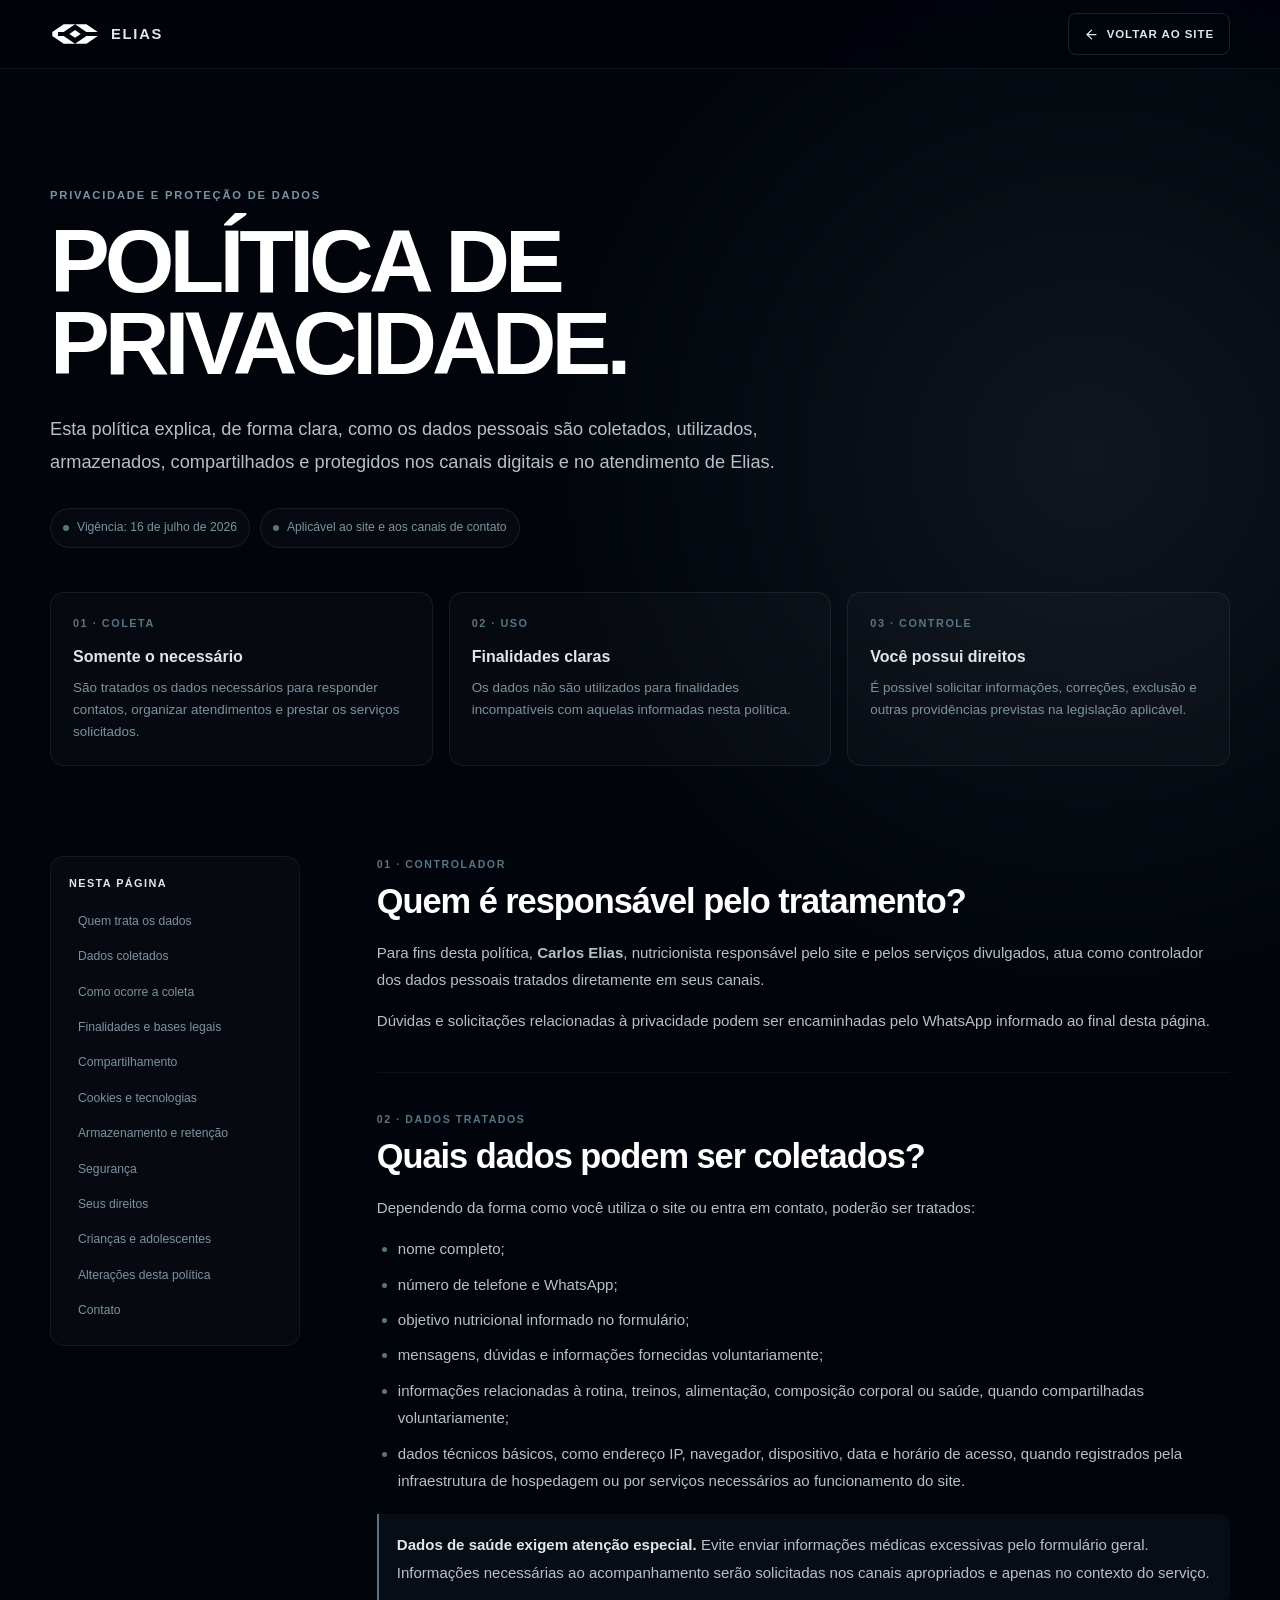
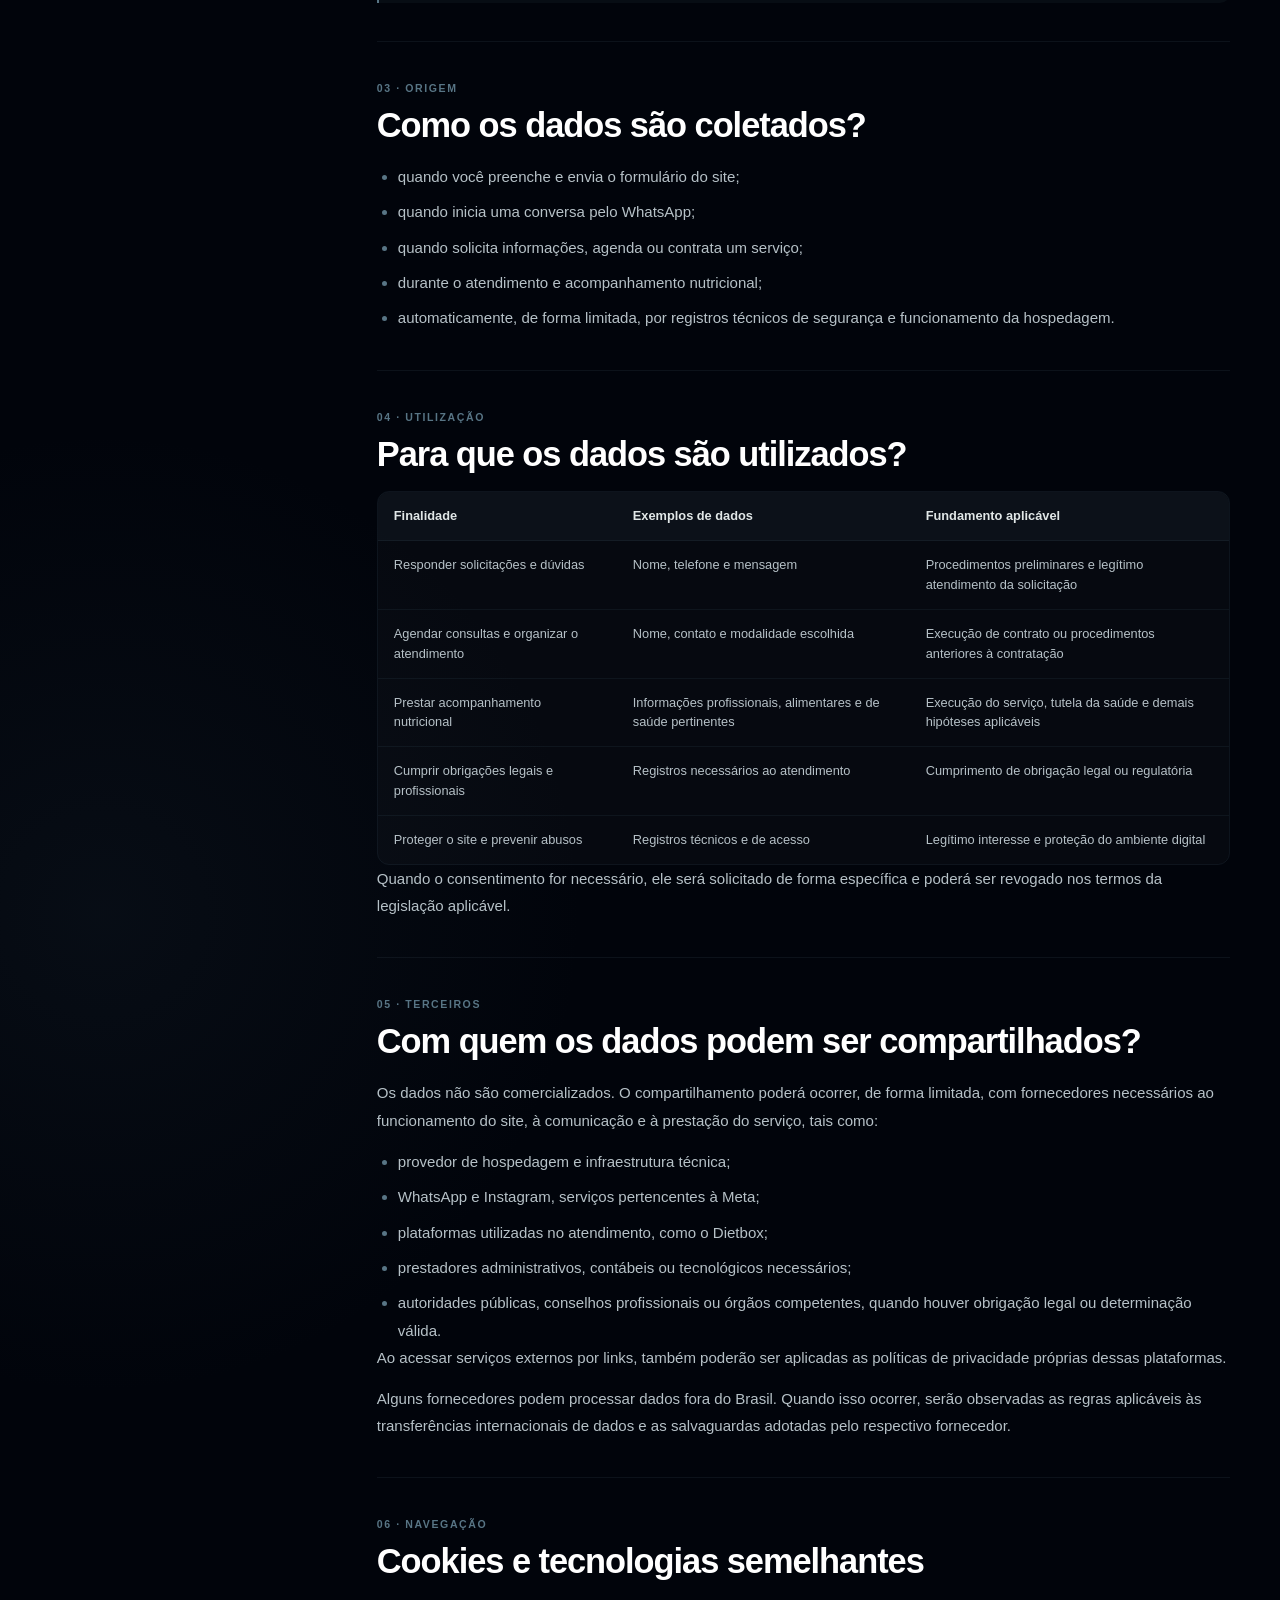
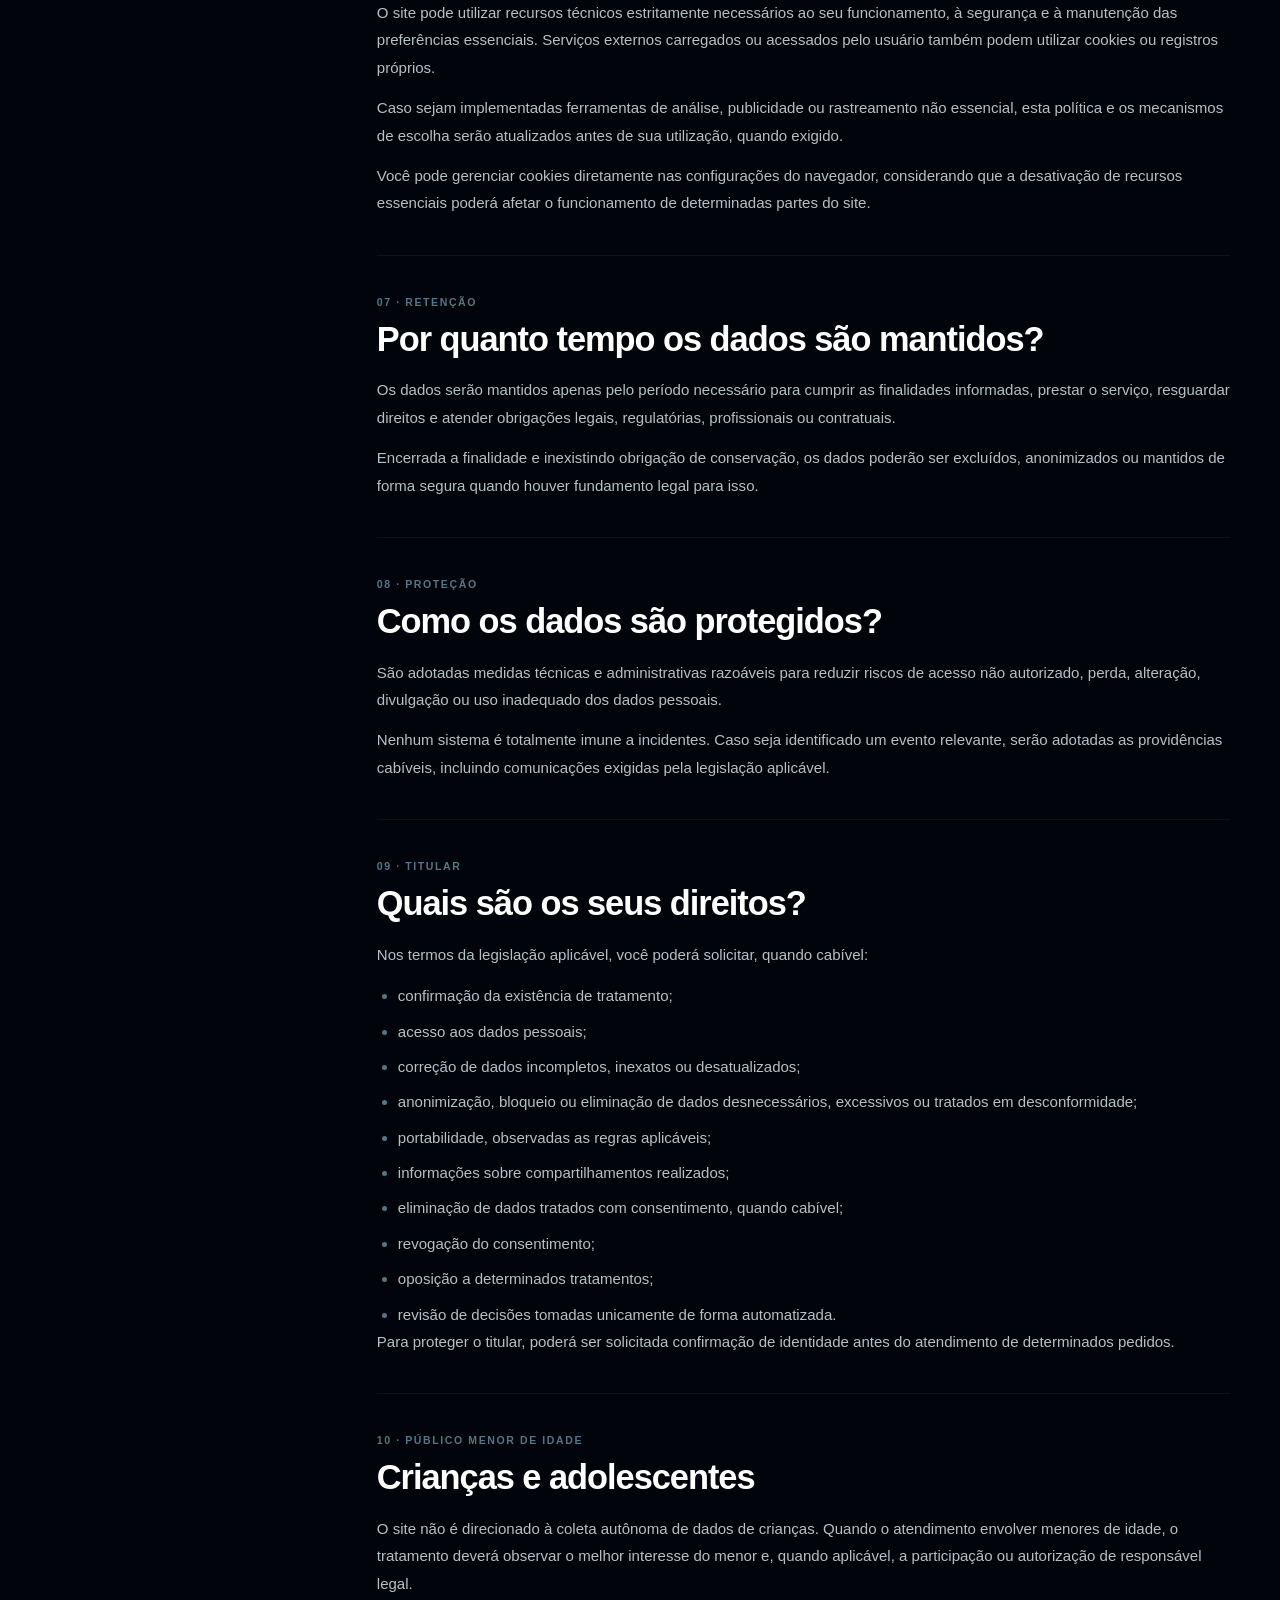
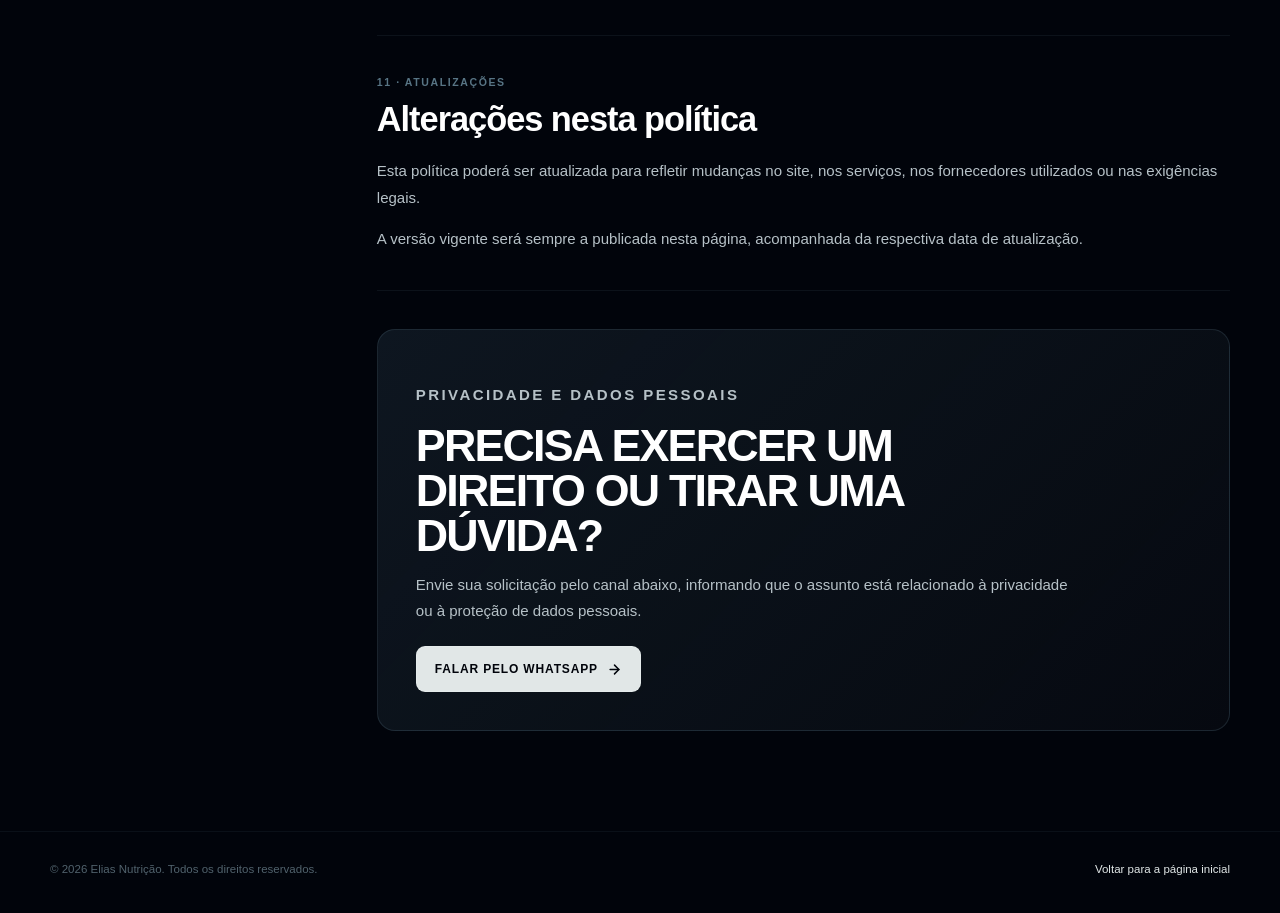
==== commit d436bdd4: "feat: atualiza carrossel, responsividade e simulador InfinitePay" ====
--- a/privacidade.html
+++ b/privacidade.html
@@ -2,16 +2,1043 @@
 <html lang="pt-BR">
 <head>
   <meta charset="utf-8">
-  <meta name="viewport" content="width=device-width,initial-scale=1">
-  <title>Política de Privacidade — Carlos Elias</title>
+  <meta name="viewport" content="width=device-width, initial-scale=1">
+
+  <title>Política de Privacidade — Elias</title>
+  <meta
+    name="description"
+    content="Saiba como os dados pessoais são coletados, utilizados, armazenados e protegidos nos canais digitais de Elias."
+  >
   <meta name="robots" content="noindex,nofollow">
+  <meta name="theme-color" content="#01040B">
+
   <link rel="stylesheet" href="styles.css">
+
+  <style>
+    /* ==========================================================
+       PÁGINA DE PRIVACIDADE
+       Estilos isolados para não alterar o restante do site
+    ========================================================== */
+
+    body.privacy-page {
+      min-height: 100vh;
+      overflow-x: clip;
+      background:
+        radial-gradient(circle at 85% 8%, rgba(88, 117, 133, 0.16), transparent 34rem),
+        radial-gradient(circle at 8% 44%, rgba(40, 59, 74, 0.16), transparent 30rem),
+        var(--black);
+    }
+
+    .privacy-page a {
+      color: inherit;
+    }
+
+    .privacy-nav {
+      position: sticky;
+      top: 0;
+      z-index: 50;
+      border-bottom: 1px solid rgba(88, 117, 133, 0.14);
+      background: rgba(1, 4, 11, 0.84);
+      backdrop-filter: blur(18px);
+      -webkit-backdrop-filter: blur(18px);
+    }
+
+    .privacy-nav-inner {
+      width: min(1180px, calc(100% - 40px));
+      min-height: 68px;
+      margin: 0 auto;
+
+      display: flex;
+      align-items: center;
+      justify-content: space-between;
+      gap: 20px;
+    }
+
+    .privacy-brand {
+      display: inline-flex;
+      align-items: center;
+      gap: 11px;
+
+      text-decoration: none;
+    }
+
+    .privacy-brand img {
+      display: block;
+      width: 50px;
+      height: auto;
+      flex: 0 0 auto;
+    }
+
+    .privacy-brand-name {
+      color: var(--snow);
+      font-size: 0.92rem;
+      font-weight: 900;
+      line-height: 1;
+      letter-spacing: 0.12em;
+      text-transform: uppercase;
+    }
+
+    .privacy-back {
+      min-height: 42px;
+      padding: 10px 15px;
+
+      display: inline-flex;
+      align-items: center;
+      justify-content: center;
+      gap: 8px;
+
+      border: 1px solid rgba(88, 117, 133, 0.28);
+      border-radius: 8px;
+
+      color: var(--silver);
+      font-size: 0.72rem;
+      font-weight: 700;
+      letter-spacing: 0.08em;
+      text-decoration: none;
+      text-transform: uppercase;
+
+      transition:
+        color 0.2s ease,
+        border-color 0.2s ease,
+        background 0.2s ease,
+        transform 0.2s ease;
+    }
+
+    .privacy-back:hover {
+      color: var(--white);
+      border-color: rgba(182, 193, 199, 0.5);
+      background: rgba(255, 255, 255, 0.04);
+      transform: translateY(-1px);
+    }
+
+    .privacy-hero {
+      padding: clamp(72px, 10vw, 118px) 0 54px;
+    }
+
+    .privacy-container {
+      width: min(1180px, calc(100% - 40px));
+      margin: 0 auto;
+    }
+
+    .privacy-kicker {
+      margin-bottom: 15px;
+
+      color: var(--mist);
+      font-size: 0.7rem;
+      font-weight: 700;
+      letter-spacing: 0.16em;
+      text-transform: uppercase;
+    }
+
+    .privacy-title {
+      max-width: 820px;
+      margin: 0;
+
+      color: var(--white);
+      font-size: clamp(2.45rem, 7vw, 5.6rem);
+      font-weight: 900;
+      line-height: 0.92;
+      letter-spacing: -0.055em;
+      text-transform: uppercase;
+    }
+
+    .privacy-intro {
+      max-width: 740px;
+      margin-top: 28px;
+
+      color: var(--silver);
+      font-size: clamp(1rem, 1.7vw, 1.14rem);
+      line-height: 1.8;
+    }
+
+    .privacy-meta {
+      margin-top: 30px;
+
+      display: flex;
+      flex-wrap: wrap;
+      gap: 10px;
+    }
+
+    .privacy-meta-item {
+      min-height: 38px;
+      padding: 9px 12px;
+
+      display: inline-flex;
+      align-items: center;
+      gap: 8px;
+
+      border: 1px solid rgba(88, 117, 133, 0.18);
+      border-radius: 999px;
+      background: rgba(255, 255, 255, 0.025);
+
+      color: var(--mist);
+      font-size: 0.76rem;
+    }
+
+    .privacy-meta-dot {
+      width: 6px;
+      height: 6px;
+      border-radius: 50%;
+      background: var(--steel);
+      flex: 0 0 auto;
+    }
+
+    .privacy-summary {
+      margin-top: 44px;
+
+      display: grid;
+      grid-template-columns: repeat(3, minmax(0, 1fr));
+      gap: 16px;
+    }
+
+    .privacy-summary-card {
+      min-width: 0;
+      padding: 22px;
+
+      border: 1px solid rgba(88, 117, 133, 0.17);
+      border-radius: 14px;
+      background: rgba(255, 255, 255, 0.025);
+    }
+
+    .privacy-summary-number {
+      margin-bottom: 12px;
+
+      color: var(--steel);
+      font-size: 0.68rem;
+      font-weight: 800;
+      letter-spacing: 0.14em;
+      text-transform: uppercase;
+    }
+
+    .privacy-summary-title {
+      margin-bottom: 7px;
+
+      color: var(--snow);
+      font-size: 1rem;
+      font-weight: 750;
+    }
+
+    .privacy-summary-text {
+      color: var(--mist);
+      font-size: 0.84rem;
+      line-height: 1.65;
+    }
+
+    .privacy-layout {
+      padding: 36px 0 100px;
+
+      display: grid;
+      grid-template-columns: 250px minmax(0, 1fr);
+      gap: clamp(36px, 6vw, 82px);
+      align-items: start;
+    }
+
+    .privacy-toc {
+      position: sticky;
+      top: 96px;
+      padding: 18px;
+
+      border: 1px solid rgba(88, 117, 133, 0.15);
+      border-radius: 14px;
+      background: rgba(255, 255, 255, 0.022);
+    }
+
+    .privacy-toc-title {
+      margin-bottom: 12px;
+
+      color: var(--snow);
+      font-size: 0.68rem;
+      font-weight: 800;
+      letter-spacing: 0.13em;
+      text-transform: uppercase;
+    }
+
+    .privacy-toc-list {
+      display: flex;
+      flex-direction: column;
+      gap: 3px;
+
+      list-style: none;
+    }
+
+    .privacy-toc-list a {
+      display: block;
+      padding: 8px 9px;
+
+      border-radius: 7px;
+
+      color: var(--mist);
+      font-size: 0.76rem;
+      line-height: 1.35;
+      text-decoration: none;
+
+      transition:
+        color 0.2s ease,
+        background 0.2s ease;
+    }
+
+    .privacy-toc-list a:hover {
+      color: var(--snow);
+      background: rgba(88, 117, 133, 0.09);
+    }
+
+    .privacy-content {
+      min-width: 0;
+    }
+
+    .privacy-section {
+      scroll-margin-top: 100px;
+      padding: 0 0 38px;
+      margin-bottom: 38px;
+
+      border-bottom: 1px solid rgba(88, 117, 133, 0.12);
+    }
+
+    .privacy-section:last-of-type {
+      border-bottom: 0;
+      margin-bottom: 0;
+    }
+
+    .privacy-section-number {
+      display: block;
+      margin-bottom: 10px;
+
+      color: var(--steel);
+      font-size: 0.66rem;
+      font-weight: 800;
+      letter-spacing: 0.15em;
+      text-transform: uppercase;
+    }
+
+    .privacy-section h2 {
+      margin: 0 0 18px;
+
+      color: var(--white);
+      font-size: clamp(1.45rem, 3vw, 2.15rem);
+      font-weight: 850;
+      line-height: 1.1;
+      letter-spacing: -0.03em;
+    }
+
+    .privacy-section h3 {
+      margin: 24px 0 9px;
+
+      color: var(--snow);
+      font-size: 1rem;
+      font-weight: 750;
+    }
+
+    .privacy-section p,
+    .privacy-section li {
+      color: var(--silver);
+      font-size: 0.94rem;
+      line-height: 1.82;
+    }
+
+    .privacy-section p + p {
+      margin-top: 13px;
+    }
+
+    .privacy-list {
+      margin: 14px 0 0;
+      padding-left: 21px;
+    }
+
+    .privacy-list li + li {
+      margin-top: 8px;
+    }
+
+    .privacy-list li::marker {
+      color: var(--steel);
+    }
+
+    .privacy-note {
+      margin-top: 20px;
+      padding: 17px 18px;
+
+      border-left: 2px solid var(--steel);
+      border-radius: 0 10px 10px 0;
+      background: rgba(88, 117, 133, 0.075);
+    }
+
+    .privacy-note strong {
+      color: var(--snow);
+    }
+
+    .privacy-table-wrap {
+      width: 100%;
+      margin-top: 18px;
+
+      overflow-x: auto;
+
+      border: 1px solid rgba(88, 117, 133, 0.15);
+      border-radius: 12px;
+    }
+
+    .privacy-table {
+      width: 100%;
+      min-width: 660px;
+
+      border-collapse: collapse;
+      background: rgba(255, 255, 255, 0.018);
+    }
+
+    .privacy-table th,
+    .privacy-table td {
+      padding: 14px 16px;
+
+      border-bottom: 1px solid rgba(88, 117, 133, 0.11);
+
+      font-size: 0.8rem;
+      line-height: 1.55;
+      text-align: left;
+      vertical-align: top;
+    }
+
+    .privacy-table th {
+      color: var(--snow);
+      font-weight: 750;
+      background: rgba(88, 117, 133, 0.075);
+    }
+
+    .privacy-table td {
+      color: var(--silver);
+    }
+
+    .privacy-table tr:last-child td {
+      border-bottom: 0;
+    }
+
+    .privacy-contact-card {
+      padding: clamp(24px, 5vw, 38px);
+
+      border: 1px solid rgba(88, 117, 133, 0.24);
+      border-radius: 18px;
+      background:
+        linear-gradient(135deg, rgba(40, 59, 74, 0.34), rgba(255, 255, 255, 0.025));
+    }
+
+    .privacy-contact-card h2 {
+      max-width: 600px;
+      margin: 0;
+
+      color: var(--white);
+      font-size: clamp(1.7rem, 4vw, 2.8rem);
+      font-weight: 900;
+      line-height: 1;
+      letter-spacing: -0.04em;
+      text-transform: uppercase;
+    }
+
+    .privacy-contact-card p {
+      max-width: 660px;
+      margin-top: 14px;
+
+      color: var(--silver);
+      font-size: 0.94rem;
+      line-height: 1.75;
+    }
+
+    .privacy-contact-actions {
+      margin-top: 22px;
+
+      display: flex;
+      flex-wrap: wrap;
+      gap: 12px;
+    }
+
+    .privacy-contact-button {
+      min-height: 46px;
+      padding: 12px 18px;
+
+      display: inline-flex;
+      align-items: center;
+      justify-content: center;
+      gap: 9px;
+
+      border: 1px solid rgba(255, 255, 255, 0.14);
+      border-radius: 9px;
+      background: var(--snow);
+
+      color: var(--black) !important;
+      font-size: 0.75rem;
+      font-weight: 800;
+      letter-spacing: 0.07em;
+      text-decoration: none;
+      text-transform: uppercase;
+
+      transition:
+        transform 0.2s ease,
+        background 0.2s ease;
+    }
+
+    .privacy-contact-button:hover {
+      background: var(--white);
+      transform: translateY(-1px);
+    }
+
+    .privacy-footer {
+      padding: 28px 0 34px;
+
+      border-top: 1px solid rgba(88, 117, 133, 0.1);
+    }
+
+    .privacy-footer-inner {
+      width: min(1180px, calc(100% - 40px));
+      margin: 0 auto;
+
+      display: flex;
+      align-items: center;
+      justify-content: space-between;
+      gap: 20px;
+    }
+
+    .privacy-footer-copy,
+    .privacy-footer-link {
+      color: rgba(123, 147, 159, 0.66);
+      font-size: 0.72rem;
+    }
+
+    .privacy-footer-link {
+      text-decoration: none;
+    }
+
+    .privacy-footer-link:hover {
+      color: var(--snow);
+    }
+
+    @media (max-width: 900px) {
+      .privacy-summary {
+        grid-template-columns: 1fr;
+      }
+
+      .privacy-layout {
+        grid-template-columns: 1fr;
+        gap: 28px;
+      }
+
+      .privacy-toc {
+        position: static;
+      }
+
+      .privacy-toc-list {
+        display: grid;
+        grid-template-columns: repeat(2, minmax(0, 1fr));
+      }
+    }
+
+    @media (max-width: 600px) {
+      .privacy-nav-inner,
+      .privacy-container,
+      .privacy-footer-inner {
+        width: min(100% - 28px, 1180px);
+      }
+
+      .privacy-nav-inner {
+        min-height: 64px;
+      }
+
+      .privacy-brand img {
+        width: 44px;
+      }
+
+      .privacy-brand-name {
+        font-size: 0.84rem;
+      }
+
+      .privacy-back {
+        width: 44px;
+        padding: 10px;
+      }
+
+      .privacy-back-text {
+        position: absolute;
+        width: 1px;
+        height: 1px;
+        overflow: hidden;
+        clip: rect(0, 0, 0, 0);
+        white-space: nowrap;
+      }
+
+      .privacy-hero {
+        padding-top: 58px;
+      }
+
+      .privacy-title {
+        font-size: clamp(2.35rem, 15vw, 4rem);
+      }
+
+      .privacy-summary-card {
+        padding: 19px;
+      }
+
+      .privacy-layout {
+        padding-bottom: 72px;
+      }
+
+      .privacy-toc-list {
+        grid-template-columns: 1fr;
+      }
+
+      .privacy-section {
+        padding-bottom: 30px;
+        margin-bottom: 30px;
+      }
+
+      .privacy-section p,
+      .privacy-section li {
+        font-size: 0.9rem;
+      }
+
+      .privacy-contact-actions,
+      .privacy-contact-button {
+        width: 100%;
+      }
+
+      .privacy-footer-inner {
+        align-items: flex-start;
+        flex-direction: column;
+        gap: 8px;
+      }
+    }
+
+    @media (prefers-reduced-motion: reduce) {
+      .privacy-back,
+      .privacy-contact-button {
+        transition: none;
+      }
+    }
+  </style>
 </head>
-<body>
-  <main style="max-width:900px;margin:60px auto;padding:24px">
-    <h1>Política de Privacidade</h1>
-    <p>Esta página é um espaço reservado localmente. Substitua por conteúdo oficial antes do deploy.</p>
-    <p>Contato: <a href="https://wa.me/5585996639595">WhatsApp</a></p>
+
+<body class="privacy-page">
+  <header class="privacy-nav">
+    <div class="privacy-nav-inner">
+      <a href="index.html" class="privacy-brand" aria-label="Voltar para a página inicial">
+        <img
+          src="assets/images/SIMBOLO-TRANSPARENTE.svg"
+          alt=""
+          width="50"
+          height="24"
+          aria-hidden="true"
+        >
+        <span class="privacy-brand-name">Elias</span>
+      </a>
+
+      <a href="index.html" class="privacy-back">
+        <svg
+          width="15"
+          height="15"
+          viewBox="0 0 24 24"
+          fill="none"
+          stroke="currentColor"
+          stroke-width="2"
+          stroke-linecap="round"
+          stroke-linejoin="round"
+          aria-hidden="true"
+        >
+          <path d="M19 12H5"></path>
+          <path d="M12 19l-7-7 7-7"></path>
+        </svg>
+        <span class="privacy-back-text">Voltar ao site</span>
+      </a>
+    </div>
+  </header>
+
+  <main>
+    <section class="privacy-hero" aria-labelledby="privacy-title">
+      <div class="privacy-container">
+        <p class="privacy-kicker">Privacidade e proteção de dados</p>
+
+        <h1 id="privacy-title" class="privacy-title">
+          Política de<br>Privacidade.
+        </h1>
+
+        <p class="privacy-intro">
+          Esta política explica, de forma clara, como os dados pessoais são
+          coletados, utilizados, armazenados, compartilhados e protegidos nos
+          canais digitais e no atendimento de Elias.
+        </p>
+
+        <div class="privacy-meta" aria-label="Informações da política">
+          <span class="privacy-meta-item">
+            <span class="privacy-meta-dot" aria-hidden="true"></span>
+            Vigência: 16 de julho de 2026
+          </span>
+
+          <span class="privacy-meta-item">
+            <span class="privacy-meta-dot" aria-hidden="true"></span>
+            Aplicável ao site e aos canais de contato
+          </span>
+        </div>
+
+        <div class="privacy-summary" aria-label="Resumo da política">
+          <article class="privacy-summary-card">
+            <div class="privacy-summary-number">01 · Coleta</div>
+            <h2 class="privacy-summary-title">Somente o necessário</h2>
+            <p class="privacy-summary-text">
+              São tratados os dados necessários para responder contatos,
+              organizar atendimentos e prestar os serviços solicitados.
+            </p>
+          </article>
+
+          <article class="privacy-summary-card">
+            <div class="privacy-summary-number">02 · Uso</div>
+            <h2 class="privacy-summary-title">Finalidades claras</h2>
+            <p class="privacy-summary-text">
+              Os dados não são utilizados para finalidades incompatíveis com
+              aquelas informadas nesta política.
+            </p>
+          </article>
+
+          <article class="privacy-summary-card">
+            <div class="privacy-summary-number">03 · Controle</div>
+            <h2 class="privacy-summary-title">Você possui direitos</h2>
+            <p class="privacy-summary-text">
+              É possível solicitar informações, correções, exclusão e outras
+              providências previstas na legislação aplicável.
+            </p>
+          </article>
+        </div>
+      </div>
+    </section>
+
+    <div class="privacy-container privacy-layout">
+      <aside class="privacy-toc" aria-label="Índice da política">
+        <p class="privacy-toc-title">Nesta página</p>
+
+        <ol class="privacy-toc-list">
+          <li><a href="#controlador">Quem trata os dados</a></li>
+          <li><a href="#dados">Dados coletados</a></li>
+          <li><a href="#coleta">Como ocorre a coleta</a></li>
+          <li><a href="#finalidades">Finalidades e bases legais</a></li>
+          <li><a href="#compartilhamento">Compartilhamento</a></li>
+          <li><a href="#cookies">Cookies e tecnologias</a></li>
+          <li><a href="#armazenamento">Armazenamento e retenção</a></li>
+          <li><a href="#seguranca">Segurança</a></li>
+          <li><a href="#direitos">Seus direitos</a></li>
+          <li><a href="#menores">Crianças e adolescentes</a></li>
+          <li><a href="#alteracoes">Alterações desta política</a></li>
+          <li><a href="#contato-privacidade">Contato</a></li>
+        </ol>
+      </aside>
+
+      <div class="privacy-content">
+        <section id="controlador" class="privacy-section">
+          <span class="privacy-section-number">01 · Controlador</span>
+          <h2>Quem é responsável pelo tratamento?</h2>
+
+          <p>
+            Para fins desta política, <strong>Carlos Elias</strong>, nutricionista
+            responsável pelo site e pelos serviços divulgados, atua como
+            controlador dos dados pessoais tratados diretamente em seus canais.
+          </p>
+
+          <p>
+            Dúvidas e solicitações relacionadas à privacidade podem ser encaminhadas
+            pelo WhatsApp informado ao final desta página.
+          </p>
+        </section>
+
+        <section id="dados" class="privacy-section">
+          <span class="privacy-section-number">02 · Dados tratados</span>
+          <h2>Quais dados podem ser coletados?</h2>
+
+          <p>
+            Dependendo da forma como você utiliza o site ou entra em contato,
+            poderão ser tratados:
+          </p>
+
+          <ul class="privacy-list">
+            <li>nome completo;</li>
+            <li>número de telefone e WhatsApp;</li>
+            <li>objetivo nutricional informado no formulário;</li>
+            <li>mensagens, dúvidas e informações fornecidas voluntariamente;</li>
+            <li>
+              informações relacionadas à rotina, treinos, alimentação, composição
+              corporal ou saúde, quando compartilhadas voluntariamente;
+            </li>
+            <li>
+              dados técnicos básicos, como endereço IP, navegador, dispositivo,
+              data e horário de acesso, quando registrados pela infraestrutura de
+              hospedagem ou por serviços necessários ao funcionamento do site.
+            </li>
+          </ul>
+
+          <div class="privacy-note">
+            <p>
+              <strong>Dados de saúde exigem atenção especial.</strong>
+              Evite enviar informações médicas excessivas pelo formulário geral.
+              Informações necessárias ao acompanhamento serão solicitadas nos
+              canais apropriados e apenas no contexto do serviço.
+            </p>
+          </div>
+        </section>
+
+        <section id="coleta" class="privacy-section">
+          <span class="privacy-section-number">03 · Origem</span>
+          <h2>Como os dados são coletados?</h2>
+
+          <ul class="privacy-list">
+            <li>quando você preenche e envia o formulário do site;</li>
+            <li>quando inicia uma conversa pelo WhatsApp;</li>
+            <li>quando solicita informações, agenda ou contrata um serviço;</li>
+            <li>durante o atendimento e acompanhamento nutricional;</li>
+            <li>
+              automaticamente, de forma limitada, por registros técnicos de
+              segurança e funcionamento da hospedagem.
+            </li>
+          </ul>
+        </section>
+
+        <section id="finalidades" class="privacy-section">
+          <span class="privacy-section-number">04 · Utilização</span>
+          <h2>Para que os dados são utilizados?</h2>
+
+          <div class="privacy-table-wrap">
+            <table class="privacy-table">
+              <thead>
+                <tr>
+                  <th>Finalidade</th>
+                  <th>Exemplos de dados</th>
+                  <th>Fundamento aplicável</th>
+                </tr>
+              </thead>
+              <tbody>
+                <tr>
+                  <td>Responder solicitações e dúvidas</td>
+                  <td>Nome, telefone e mensagem</td>
+                  <td>Procedimentos preliminares e legítimo atendimento da solicitação</td>
+                </tr>
+                <tr>
+                  <td>Agendar consultas e organizar o atendimento</td>
+                  <td>Nome, contato e modalidade escolhida</td>
+                  <td>Execução de contrato ou procedimentos anteriores à contratação</td>
+                </tr>
+                <tr>
+                  <td>Prestar acompanhamento nutricional</td>
+                  <td>Informações profissionais, alimentares e de saúde pertinentes</td>
+                  <td>Execução do serviço, tutela da saúde e demais hipóteses aplicáveis</td>
+                </tr>
+                <tr>
+                  <td>Cumprir obrigações legais e profissionais</td>
+                  <td>Registros necessários ao atendimento</td>
+                  <td>Cumprimento de obrigação legal ou regulatória</td>
+                </tr>
+                <tr>
+                  <td>Proteger o site e prevenir abusos</td>
+                  <td>Registros técnicos e de acesso</td>
+                  <td>Legítimo interesse e proteção do ambiente digital</td>
+                </tr>
+              </tbody>
+            </table>
+          </div>
+
+          <p>
+            Quando o consentimento for necessário, ele será solicitado de forma
+            específica e poderá ser revogado nos termos da legislação aplicável.
+          </p>
+        </section>
+
+        <section id="compartilhamento" class="privacy-section">
+          <span class="privacy-section-number">05 · Terceiros</span>
+          <h2>Com quem os dados podem ser compartilhados?</h2>
+
+          <p>
+            Os dados não são comercializados. O compartilhamento poderá ocorrer,
+            de forma limitada, com fornecedores necessários ao funcionamento do
+            site, à comunicação e à prestação do serviço, tais como:
+          </p>
+
+          <ul class="privacy-list">
+            <li>provedor de hospedagem e infraestrutura técnica;</li>
+            <li>WhatsApp e Instagram, serviços pertencentes à Meta;</li>
+            <li>plataformas utilizadas no atendimento, como o Dietbox;</li>
+            <li>prestadores administrativos, contábeis ou tecnológicos necessários;</li>
+            <li>
+              autoridades públicas, conselhos profissionais ou órgãos competentes,
+              quando houver obrigação legal ou determinação válida.
+            </li>
+          </ul>
+
+          <p>
+            Ao acessar serviços externos por links, também poderão ser aplicadas as
+            políticas de privacidade próprias dessas plataformas.
+          </p>
+
+          <p>
+            Alguns fornecedores podem processar dados fora do Brasil. Quando isso
+            ocorrer, serão observadas as regras aplicáveis às transferências
+            internacionais de dados e as salvaguardas adotadas pelo respectivo
+            fornecedor.
+          </p>
+        </section>
+
+        <section id="cookies" class="privacy-section">
+          <span class="privacy-section-number">06 · Navegação</span>
+          <h2>Cookies e tecnologias semelhantes</h2>
+
+          <p>
+            O site pode utilizar recursos técnicos estritamente necessários ao seu
+            funcionamento, à segurança e à manutenção das preferências essenciais.
+            Serviços externos carregados ou acessados pelo usuário também podem
+            utilizar cookies ou registros próprios.
+          </p>
+
+          <p>
+            Caso sejam implementadas ferramentas de análise, publicidade ou
+            rastreamento não essencial, esta política e os mecanismos de escolha
+            serão atualizados antes de sua utilização, quando exigido.
+          </p>
+
+          <p>
+            Você pode gerenciar cookies diretamente nas configurações do navegador,
+            considerando que a desativação de recursos essenciais poderá afetar o
+            funcionamento de determinadas partes do site.
+          </p>
+        </section>
+
+        <section id="armazenamento" class="privacy-section">
+          <span class="privacy-section-number">07 · Retenção</span>
+          <h2>Por quanto tempo os dados são mantidos?</h2>
+
+          <p>
+            Os dados serão mantidos apenas pelo período necessário para cumprir as
+            finalidades informadas, prestar o serviço, resguardar direitos e atender
+            obrigações legais, regulatórias, profissionais ou contratuais.
+          </p>
+
+          <p>
+            Encerrada a finalidade e inexistindo obrigação de conservação, os dados
+            poderão ser excluídos, anonimizados ou mantidos de forma segura quando
+            houver fundamento legal para isso.
+          </p>
+        </section>
+
+        <section id="seguranca" class="privacy-section">
+          <span class="privacy-section-number">08 · Proteção</span>
+          <h2>Como os dados são protegidos?</h2>
+
+          <p>
+            São adotadas medidas técnicas e administrativas razoáveis para reduzir
+            riscos de acesso não autorizado, perda, alteração, divulgação ou uso
+            inadequado dos dados pessoais.
+          </p>
+
+          <p>
+            Nenhum sistema é totalmente imune a incidentes. Caso seja identificado
+            um evento relevante, serão adotadas as providências cabíveis, incluindo
+            comunicações exigidas pela legislação aplicável.
+          </p>
+        </section>
+
+        <section id="direitos" class="privacy-section">
+          <span class="privacy-section-number">09 · Titular</span>
+          <h2>Quais são os seus direitos?</h2>
+
+          <p>
+            Nos termos da legislação aplicável, você poderá solicitar, quando
+            cabível:
+          </p>
+
+          <ul class="privacy-list">
+            <li>confirmação da existência de tratamento;</li>
+            <li>acesso aos dados pessoais;</li>
+            <li>correção de dados incompletos, inexatos ou desatualizados;</li>
+            <li>
+              anonimização, bloqueio ou eliminação de dados desnecessários,
+              excessivos ou tratados em desconformidade;
+            </li>
+            <li>portabilidade, observadas as regras aplicáveis;</li>
+            <li>informações sobre compartilhamentos realizados;</li>
+            <li>eliminação de dados tratados com consentimento, quando cabível;</li>
+            <li>revogação do consentimento;</li>
+            <li>oposição a determinados tratamentos;</li>
+            <li>revisão de decisões tomadas unicamente de forma automatizada.</li>
+          </ul>
+
+          <p>
+            Para proteger o titular, poderá ser solicitada confirmação de identidade
+            antes do atendimento de determinados pedidos.
+          </p>
+        </section>
+
+        <section id="menores" class="privacy-section">
+          <span class="privacy-section-number">10 · Público menor de idade</span>
+          <h2>Crianças e adolescentes</h2>
+
+          <p>
+            O site não é direcionado à coleta autônoma de dados de crianças. Quando
+            o atendimento envolver menores de idade, o tratamento deverá observar
+            o melhor interesse do menor e, quando aplicável, a participação ou
+            autorização de responsável legal.
+          </p>
+        </section>
+
+        <section id="alteracoes" class="privacy-section">
+          <span class="privacy-section-number">11 · Atualizações</span>
+          <h2>Alterações nesta política</h2>
+
+          <p>
+            Esta política poderá ser atualizada para refletir mudanças no site, nos
+            serviços, nos fornecedores utilizados ou nas exigências legais.
+          </p>
+
+          <p>
+            A versão vigente será sempre a publicada nesta página, acompanhada da
+            respectiva data de atualização.
+          </p>
+        </section>
+
+        <section id="contato-privacidade" class="privacy-contact-card">
+          <p class="privacy-kicker">Privacidade e dados pessoais</p>
+
+          <h2>Precisa exercer um direito ou tirar uma dúvida?</h2>
+
+          <p>
+            Envie sua solicitação pelo canal abaixo, informando que o assunto está
+            relacionado à privacidade ou à proteção de dados pessoais.
+          </p>
+
+          <div class="privacy-contact-actions">
+            <a
+              class="privacy-contact-button"
+              href="https://wa.me/5585996639595?text=Ol%C3%A1%20Elias%2C%20gostaria%20de%20falar%20sobre%20privacidade%20e%20prote%C3%A7%C3%A3o%20de%20dados."
+              target="_blank"
+              rel="noopener"
+            >
+              Falar pelo WhatsApp
+              <svg
+                width="15"
+                height="15"
+                viewBox="0 0 24 24"
+                fill="none"
+                stroke="currentColor"
+                stroke-width="2.4"
+                stroke-linecap="round"
+                stroke-linejoin="round"
+                aria-hidden="true"
+              >
+                <path d="M5 12h14"></path>
+                <path d="M12 5l7 7-7 7"></path>
+              </svg>
+            </a>
+          </div>
+        </section>
+      </div>
+    </div>
   </main>
+
+  <footer class="privacy-footer">
+    <div class="privacy-footer-inner">
+      <p class="privacy-footer-copy">
+        © 2026 Elias Nutrição. Todos os direitos reservados.
+      </p>
+
+      <a href="index.html" class="privacy-footer-link">
+        Voltar para a página inicial
+      </a>
+    </div>
+  </footer>
 </body>
 </html>
--- a/styles.css
+++ b/styles.css
@@ -23,8 +23,10 @@
   background: var(--black);
   color: var(--snow);
   line-height: 1.6;
-  overflow-x: hidden;
   -webkit-font-smoothing: antialiased;
+}
+html {
+  /* allow natural overflow; layout fixes applied to address root causes */
 }
 
 /* ── ACCESSIBILITY: focus-visible and reduced-motion */
@@ -139,14 +141,33 @@
   display: flex; align-items: center; justify-content: space-between;
   height: 68px;
 }
-.nav-logo { display: flex; align-items: center; gap: 10px; text-decoration: none; }
-.nav-logo svg { width: 32px; height: auto; }
-.nav-logo-text {
-  font-weight: 900;
-  font-size: 1rem;
-  letter-spacing: 0.08em;
-  text-transform: uppercase;
-  color: var(--snow);
+.nav-logo {
+  display: flex;
+  align-items: center;
+  flex: 0 0 auto;
+  text-decoration: none;
+}
+
+/* Marca oficial "ELIAS" usada na navbar e no rodapé */
+.brand-logo {
+  display: block;
+  width: auto;
+  max-width: 100%;
+  height: auto;
+  flex: 0 0 auto;
+  object-fit: contain;
+
+  /*
+    O SVG oficial possui fundo preto.
+    O modo screen integra o preto ao fundo da página e preserva
+    o lettering branco, inclusive quando a navbar está transparente.
+  */
+  mix-blend-mode: screen;
+}
+
+.brand-logo--nav {
+  width: 165px;
+  height: auto;
 }
 .nav-links {
   display: flex; align-items: center; gap: 32px;
@@ -177,6 +198,34 @@
 .mobile-menu.open { display: flex; }
 .mobile-menu a { color: var(--snow); text-decoration: none; font-weight: 500; font-size: 1rem; letter-spacing: 0.04em; text-transform: uppercase; padding: 12px 0; border-bottom: 1px solid rgba(88,117,133,0.1); }
 
+
+@media (max-width: 768px) {
+  .brand-logo--nav {
+    width: 150px;
+  }
+
+  .brand-logo--footer {
+    width: 185px;
+  }
+}
+
+@media (max-width: 360px) {
+  .brand-logo--nav {
+    width: 138px;
+  }
+
+  .brand-logo--footer {
+    width: 170px;
+  }
+}
+
+@media (max-width: 1024px) {
+  .nav-links,
+  .nav-cta { display: none !important; }
+  .hamburger { display: flex; }
+  .nav-inner { justify-content: space-between; gap: 12px; }
+}
+
 /* ─── /* ─── HERO ─── */
 #hero {
   min-height: 100vh;
@@ -184,7 +233,7 @@
   align-items: flex-end;
   position: relative;
   overflow: hidden;
-  padding-top: 68px;
+  padding-top: 68px; /* base: reserve navbar space */
   background: var(--black);
 }
 .hero-photo {
@@ -273,12 +322,173 @@
   opacity: 1; transform: translateX(0);
   transition: opacity 0.6s ease 0.75s, transform 0.7s cubic-bezier(0.34,1.1,0.64,1) 0.75s;
 }
+
+/* Desktop two-column hero layout */
+@media (min-width: 1024px) {
+  /* Desktop: add a bit more top offset to clear fixed navbar */
+  #hero { min-height: 82vh; padding-top: 92px; }
+  .hero-inner.hero-grid {
+    display: grid;
+    /* photo maior para presença premium: favor photo 58% / text 42% */
+    grid-template-columns: 58% 42%;
+    gap: 20px; /* aproximar foto e texto */
+    align-items: start;
+    justify-content: center;
+    padding-bottom: 70px;
+  }
+  .hero-col-photo { position: relative; z-index: 1; }
+    .hero-photo {
+      position: relative;
+      /* aumentar levemente a altura útil da foto sem cortar demais */
+      height: calc(88vh - 160px);
+      overflow: hidden;
+      border-radius: 14px;
+      box-shadow: 0 34px 90px rgba(1,4,11,0.66);
+    }
+  .hero-photo img {
+    width:100%; height:100%; object-fit:cover;
+    /* enquadramento levemente à esquerda com rosto centralizado e sem corte incômodo */
+    object-position: 30% 52%; display:block;
+    transform: scale(1.02);
+  }
+  /* place credential as badge over photo bottom-left */
+  .hero-credential { position: absolute; left: 20px; bottom: 20px; top: auto; opacity: 1; z-index: 5; }
+  .hero-col-content { padding: 8px 0 8px 12px; }
+  .hero-content { max-width: 680px; }
+  .hero-sub { max-width: 560px; }
+  .hero-actions { margin-top: 8px; }
+  .hero-stats { margin-top: 18px; }
+}
+
+/* Hero benefit chips and specialties */
+.hero-benefits { display:flex; gap:10px; flex-wrap:wrap; margin-top:18px; }
+.benefit-chip {
+  display:inline-block; padding:8px 12px; border-radius:999px;
+  background: rgba(255,255,255,0.03); border:1px solid rgba(88,117,133,0.12);
+  color: var(--snow); font-size:0.85rem; font-weight:600;
+}
+
+/* Specialties line under photo (desktop only) */
+.hero-specialties { display:none; margin-top:14px; gap:12px; color:var(--mist); font-size:0.85rem; }
+.hero-specialties span { margin-right:12px; padding:6px 0; opacity:0.9 }
+
+@media (min-width:1024px) {
+  .hero-actions { flex-wrap: nowrap; align-items: center; }
+  .hero-benefits { margin-top:12px; flex-wrap: nowrap; align-items: center; }
+  /* hide specialties: causes visual noise and misalignment */
+  .hero-specialties { display: none !important; }
+}
+
+@media (max-width:1024px) {
+  .hero-credential,
+  .hero-specialties {
+    display: none !important;
+    opacity: 0 !important;
+    visibility: hidden !important;
+    width: 0 !important;
+    height: 0 !important;
+  }
+}
+
+@media (max-width:1023px) {
+  .hero-benefits { justify-content:flex-start; }
+  .hero-specialties { display:none; }
+}
+
+/* Ensure no horizontal scroll on small viewports when switching */
+@media (max-width: 1023px) {
+  #hero {
+    padding-top: 92px;
+    width: 100%;
+    overflow: hidden;
+  }
+  .hero-inner {
+    display: grid;
+    grid-template-columns: 1fr;
+    gap: 28px;
+    min-width: 0;
+    align-items: flex-start;
+  }
+  .hero-col-photo,
+  .hero-col-content,
+  .hero-actions,
+  .hero-stats,
+  .hero-content {
+    min-width: 0;
+  }
+  .hero-col-photo {
+    position: relative;
+    width: 100%;
+    min-width: 0;
+    min-height: 520px;
+  }
+  .hero-col-photo .hero-photo {
+    position: absolute;
+    inset: 0;
+    z-index: 0;
+    width: 100%;
+    height: 100%;
+  }
+  .hero-col-photo .hero-photo img,
+  .hero-col-photo,
+  .hero-inner,
+  .hero-content,
+  .hero-actions,
+  .hero-stats {
+    min-width: 0;
+  }
+  .hero-content {
+    position: relative;
+    z-index: 2;
+    max-width: 100%;
+    padding: 0 16px;
+  }
+  .hero-sub {
+    max-width: 100%;
+  }
+  .hero-actions {
+    width: 100%;
+    gap: 12px;
+    justify-content: flex-start;
+  }
+  .hero-actions a {
+    flex: 1 1 100%;
+    min-width: 0;
+    max-width: 100%;
+  }
+  .hero-stats {
+    flex-wrap: wrap;
+    gap: 14px;
+    justify-content: flex-start;
+  }
+  .hero-stats > div {
+    min-width: 0;
+    flex: 1 1 120px;
+  }
+  .hero-credential {
+    display: none !important;
+    opacity: 0 !important;
+    width: 0 !important;
+    height: 0 !important;
+    visibility: hidden !important;
+  }
+  .hero-specialties {
+    display: none !important;
+  }
+  .wa-float {
+    width: 52px;
+    height: 52px;
+    right: 18px;
+    bottom: 18px;
+  }
+}
 .hero-eyebrow { display: inline-flex; align-items: center; gap: 8px; margin-bottom: 24px; }
 .hero-eyebrow-dot { width: 6px; height: 6px; border-radius: 50%; background: var(--steel); flex-shrink: 0; }
 .hero-title {
-  font-size: clamp(52px, 7.5vw, 100px);
+  font-size: clamp(52px, 6.5vw, 86px);
   margin-bottom: 20px; color: var(--white);
   text-shadow: 0 2px 32px rgba(1,4,11,0.6);
+  line-height: 0.95;
 }
 .hero-title span { color: var(--silver); }
 .hero-sub {
@@ -287,9 +497,9 @@
 }
 .hero-actions { display: flex; gap: 14px; flex-wrap: wrap; }
 .hero-stats {
-  display: flex; gap: 36px;
-  margin-top: 48px; padding-top: 24px;
-  border-top: 1px solid rgba(88,117,133,0.20);
+  display: flex; gap: 28px;
+  margin-top: 18px; padding-top: 12px;
+  border-top: 1px solid rgba(88,117,133,0.16);
 }
 .hero-stat-num  { 
   font-size: 2rem; font-weight: 900; color: var(--snow); 
@@ -327,7 +537,7 @@
   flex-direction: column;
   align-items: center;
   justify-content: center;
-  gap: 32px;
+  gap: 24px;
 }
 .sobre-logo-symbol {
   width: 160px; height: auto;
@@ -966,42 +1176,195 @@
 .benefit-text { font-size: 0.8rem; color: var(--mist); line-height: 1.6; }
 
 /* ─── FAQ ─── */
-#faq { background: var(--black); }
+
+#faq {
+  background: var(--black);
+}
+
 .faq-list {
-  display: flex; flex-direction: column; gap: 12px;
-  margin-top: 56px;
-  max-width: 800px; margin-left: auto; margin-right: auto;
-}
+  width: 100%;
+  max-width: 800px;
+
+  display: flex;
+  flex-direction: column;
+  gap: 12px;
+
+  margin: 56px auto 0;
+}
+
 .faq-item {
+  width: 100%;
+  min-width: 0;
+
+  overflow: hidden;
+
+  border: 1px solid rgba(88, 117, 133, 0.18);
   border-radius: var(--radius-sm);
+
+  background: transparent;
+
+  transition: border-color var(--transition);
+}
+
+.faq-item.open {
+  border-color: rgba(88, 117, 133, 0.35);
+}
+
+/* Cabeçalho clicável da pergunta */
+.faq-list .faq-q {
+  width: 100%;
+  min-width: 0;
+  min-height: 64px;
+
+  display: flex;
+  align-items: center;
+  justify-content: space-between;
+  gap: 16px;
+
+  margin: 0;
+  padding: 20px 24px;
+
+  appearance: none;
+  -webkit-appearance: none;
+
+  border: 0;
+  border-radius: 0;
+
+  background: rgba(255, 255, 255, 0.02);
+  box-shadow: none;
+
+  color: inherit;
+  font: inherit;
+  text-align: left;
+
+  cursor: pointer;
+  user-select: none;
+}
+
+.faq-list .faq-q:hover {
+  background: rgba(255, 255, 255, 0.04);
+}
+
+.faq-list .faq-q:focus-visible {
+  outline: 2px solid rgba(182, 193, 199, 0.7);
+  outline-offset: -3px;
+}
+
+.faq-q-text {
+  flex: 1 1 auto;
+  min-width: 0;
+
+  color: var(--snow);
+
+  font-size: 0.925rem;
+  font-weight: 600;
+  line-height: 1.4;
+  text-align: left;
+
+  white-space: normal;
+  overflow-wrap: break-word;
+}
+
+.faq-icon {
+  width: 20px;
+  height: 20px;
+
+  flex: 0 0 auto;
+
+  display: inline-flex;
+  align-items: center;
+  justify-content: center;
+
+  margin-left: auto;
+
+  color: var(--mist);
+
+  font-size: 1.2rem;
+  font-weight: 300;
+  line-height: 1;
+
+  transition:
+    transform var(--transition),
+    color var(--transition);
+}
+
+.faq-item.open .faq-icon {
+  color: var(--steel);
+  transform: rotate(45deg);
+}
+
+.faq-a {
+  width: 100%;
+  min-width: 0;
+  max-height: 0;
+
   overflow: hidden;
-  border: 1px solid rgba(88,117,133,0.18);
-  transition: border-color var(--transition);
-}
-.faq-item.open { border-color: rgba(88,117,133,0.35); }
-.faq-q {
-  display: flex; justify-content: space-between; align-items: center;
-  padding: 20px 24px;
-  cursor: pointer;
-  background: rgba(255,255,255,0.02);
-  user-select: none;
-  gap: 16px;
-}
-.faq-q:hover { background: rgba(255,255,255,0.04); }
-.faq-q-text { font-size: 0.925rem; font-weight: 600; color: var(--snow); }
-.faq-icon { color: var(--mist); font-size: 1.2rem; flex-shrink: 0; transition: transform var(--transition); font-weight: 300; line-height: 1; }
-.faq-item.open .faq-icon { transform: rotate(45deg); color: var(--steel); }
-.faq-a {
-  max-height: 0; overflow: hidden;
+
   transition: max-height 0.4s cubic-bezier(0.4, 0, 0.2, 1);
 }
+
 .faq-a-inner {
+  width: 100%;
+  min-width: 0;
+
   padding: 0 24px 20px;
+
+  color: var(--silver);
+
   font-size: 0.875rem;
-  color: var(--silver);
   line-height: 1.7;
 }
-.faq-item.open .faq-a { max-height: 300px; }
+
+.faq-item.open .faq-a {
+  max-height: 600px;
+}
+
+/* Tablet */
+@media (max-width: 768px) {
+  .faq-list {
+    margin-top: 40px;
+    gap: 10px;
+  }
+
+  .faq-list .faq-q {
+    min-height: 60px;
+    padding: 18px 20px;
+  }
+
+  .faq-a-inner {
+    padding: 0 20px 18px;
+  }
+}
+
+/* Celular */
+@media (max-width: 480px) {
+  .faq-list {
+    margin-top: 32px;
+  }
+
+  .faq-list .faq-q {
+    min-height: 58px;
+    padding: 17px 16px;
+    gap: 12px;
+  }
+
+  .faq-q-text {
+    font-size: 0.875rem;
+    line-height: 1.4;
+  }
+
+  .faq-icon {
+    width: 18px;
+    height: 18px;
+    font-size: 1.1rem;
+  }
+
+  .faq-a-inner {
+    padding: 0 16px 17px;
+    font-size: 0.84rem;
+    line-height: 1.65;
+  }
+}
 
 /* ─── CTA PRINCIPAL ─── */
 #cta-main {
@@ -1339,12 +1702,7 @@
 
 /* ─── RESPONSIVO ─── */
 @media (max-width: 1024px) {
-  .hero-credential { top: 84px; right: 16px; }
-  .hero-title { font-size: clamp(52px, 10vw, 80px); }
-  
-  .sobre-content { padding: 60px 0 60px 32px; }
-  .sobre-content-card { padding: 32px 28px; }
-  
+  .hero-title { font-size: clamp(52px, 9vw, 80px); }
   .hero-inner { grid-template-columns: 1fr; gap: 48px; }
   .hero-visual { max-width: 380px; margin: 0 auto; }
   .sobre-grid { grid-template-columns: 1fr; gap: 48px; }
@@ -1357,34 +1715,75 @@
   .contact-grid { grid-template-columns: 1fr; gap: 48px; }
   .footer-inner { grid-template-columns: 1fr 1fr; }
 }
+@media (min-width: 768px) and (max-width: 1023px) {
+  .hero-inner {
+    display: grid;
+    grid-template-columns: 1fr;
+    gap: 32px;
+  }
+  .hero-col-photo {
+    position: relative;
+    display: block;
+    min-width: 0;
+    min-height: 520px;
+  }
+  .hero-col-photo .hero-photo {
+    position: absolute;
+    inset: 0;
+    width: 100%;
+    height: 100%;
+  }
+  .hero-credential {
+    display: none !important;
+    opacity: 0 !important;
+    visibility: hidden !important;
+    width: 0 !important;
+    height: 0 !important;
+  }
+  .hero-specialties {
+    display: none !important;
+  }
+  .wa-float {
+    width: 52px;
+    height: 52px;
+    right: 18px;
+    bottom: 18px;
+  }
+  .hero-content {
+    max-width: 100%;
+    padding: 0 16px;
+  }
+  .hero-actions {
+    width: 100%;
+    gap: 12px;
+    justify-content: stretch;
+  }
+  .hero-actions a {
+    flex: 1 1 100%;
+    min-width: 0;
+    max-width: 100%;
+  }
+  .hero-stats {
+    flex-wrap: wrap;
+    gap: 14px;
+    justify-content: flex-start;
+  }
+  .hero-stats > div {
+    flex: 1 1 140px;
+    min-width: 0;
+  }
+}
 @media (max-width: 768px) {
   .plans-grid { grid-template-columns: 1fr; max-width: 440px; margin-left: auto; margin-right: auto; }
   .plan-card.featured { transform: none; }
-  
   .hero-inner { justify-content: center; }
-  .hero-content { max-width: 100%; padding: 0 4px; }
-  
-  .hero-credential { display: none; }
+  .hero-content { max-width: 100%; padding: 0 8px; }
+  .hero-credential { display: none !important; }
   .hero-title { font-size: clamp(42px, 13vw, 64px); }
   .sobre-grid { grid-template-columns: 1fr; gap: 48px; }
   .sobre-logo-col { padding-top: 0; }
-  .sobre-logo-symbol { width: 100px; }
-  
-  .hero-credential { display: none; }
   .hero-title { font-size: clamp(44px, 13vw, 68px); }
   .hero-content { max-width: 100%; }
-  
-  
-  .sobre-grid { grid-template-columns: 1fr; }
-  .sobre-content { padding: 0 0 64px; }
-  .sobre-content-card { padding: 28px 20px; }
-  
-  .section { padding: 64px 0; }
-  .section-sm { padding: 48px 0; }
-  .container { padding: 0 16px; }
-  .nav-links { display: none; }
-  .nav-cta .btn:first-child { display: none; }
-  .hamburger { display: flex; }
   .hero-stats { gap: 20px; flex-wrap: wrap; }
   .diff-grid { grid-template-columns: 1fr; }
   .results-grid { grid-template-columns: repeat(2, 1fr); }
@@ -1395,6 +1794,48 @@
   .footer-bottom { flex-direction: column; align-items: flex-start; }
   .cta-main-actions { flex-direction: column; align-items: center; }
   .hero-img-badge { left: 12px; bottom: 12px; }
+  .wa-float {
+    width: 48px;
+    height: 48px;
+    right: 16px;
+    bottom: calc(12px + env(safe-area-inset-bottom));
+  }
+}
+
+/* ─── HERO FINE-TUNE: mobile / tablet (below 1024px) ─── */
+@media (max-width: 1023px) {
+  /* bring headline up by reducing photo footprint and vertical gaps */
+  .hero-col-photo { min-height: 420px; }
+  .hero-inner { padding-bottom: 40px; gap: 24px; }
+  .hero-content { padding-top: 8px; }
+  .hero-eyebrow { margin-bottom: 10px; }
+  .hero-actions { margin-top: 10px; gap: 10px; }
+  .hero-sub { margin-top: 8px; }
+  .hero-title { line-height: 1.03; }
+}
+
+@media (max-width: 430px) {
+  .hero-col-photo { min-height: 360px; }
+  .hero-inner { gap: 18px; padding-bottom: 34px; }
+  .hero-title { font-size: clamp(34px, 9.5vw, 44px); line-height: 1.02; letter-spacing: -0.02em; }
+  .hero-eyebrow { margin-bottom: 8px; }
+  .hero-sub { font-size: 0.95rem; }
+  .hero-actions a { padding: 10px 12px; }
+  .wa-float { right: 12px; bottom: 12px; width: 48px; height: 48px; }
+}
+
+@media (min-width: 431px) and (max-width: 768px) {
+  .hero-col-photo { min-height: 420px; }
+  .hero-inner { gap: 22px; padding-bottom: 40px; }
+  .hero-title { font-size: clamp(40px, 10.5vw, 56px); line-height: 1.03; }
+  .hero-actions a { padding: 11px 14px; }
+}
+
+@media (min-width: 769px) and (max-width: 1023px) {
+  .hero-col-photo { min-height: 420px; }
+  .hero-inner { gap: 22px; padding-bottom: 40px; }
+  .hero-title { font-size: clamp(42px, 10.8vw, 62px); line-height: 1.04; }
+  .hero-actions a.btn-primary { padding: 12px 16px; }
 }
 
 
@@ -1448,8 +1889,10 @@
 
 /* ── LOGO: símbolo com efeito draw + fill ── */
 .sobre-logo-symbol {
-  width: 220px; height: auto;
-  filter: drop-shadow(0 0 0px rgba(88,117,133,0));
+  width: clamp(160px, 18vw, 230px);
+  height: auto;
+  overflow: visible;
+  filter: drop-shadow(0 0 0 rgba(88, 117, 133, 0));
   transition: filter 0.4s ease;
 }
 /* Polígonos: animação de draw via stroke */
@@ -1469,7 +1912,7 @@
 #lp1 { stroke: #E1E7E7; --dash-len: 450; }
 #lp2 { stroke: #B6C1C7; --dash-len: 310; }
 #lp3 { stroke: #B6C1C7; --dash-len: 310; }
-#lp4 { stroke: #587585; --dash-len: 120; }
+#lp4 { stroke: #e1e7e7; --dash-len: 120; }
 /* Diamante pulsa ao final */
 #lp4.drawn {
   animation:
@@ -1820,10 +2263,10 @@
 }
 
 .plans-alt-card {
-  border-radius: 22px;
+  border-radius: 24px;
   border: 1px solid rgba(255,255,255,0.08);
-  background: linear-gradient(145deg, #0a0c0e 0%, #060708 100%);
-  box-shadow: 0 20px 60px rgba(0,0,0,0.7), inset 0 1px 0 rgba(255,255,255,0.04);
+  background: linear-gradient(145deg, #0b0d11 0%, #050608 100%);
+  box-shadow: 0 22px 70px rgba(0,0,0,0.75), inset 0 1px 0 rgba(255,255,255,0.05);
   overflow: hidden;
   position: relative;
   display: flex;
@@ -1831,9 +2274,8 @@
   animation: plan-card-float 5s ease-in-out infinite;
 }
 .plans-alt-card:nth-child(2) {
-  border-color: rgba(88,117,133,0.3);
-  box-shadow: 0 20px 60px rgba(0,0,0,0.7), 0 0 40px rgba(88,117,133,0.07), inset 0 1px 0 rgba(255,255,255,0.06);
-  animation-delay: -1.6s;
+  border-color: rgba(88,117,133,0.4);
+  box-shadow: 0 24px 80px rgba(0,0,0,0.7), 0 0 44px rgba(88,117,133,0.12), inset 0 1px 0 rgba(255,255,255,0.08);
 }
 .plans-alt-card:nth-child(3) { animation-delay: -3.2s; }
 
@@ -1865,37 +2307,37 @@
 
 /* ── Conteúdo interno ── */
 .pac-inner {
-  padding: 22px 20px 20px;
+  padding: 24px 22px 22px;
   position: relative; z-index: 1;
   display: flex; flex-direction: column; flex: 1;
 }
 
 .pac-label {
-  font-size: 0.58rem; font-weight: 600;
-  letter-spacing: 0.18em; text-transform: uppercase;
-  color: rgba(255,255,255,0.32); margin-bottom: 8px;
+  font-size: 0.62rem; font-weight: 700;
+  letter-spacing: 0.2em; text-transform: uppercase;
+  color: rgba(255,255,255,0.42); margin-bottom: 10px;
 }
 
 .pac-delta {
-  display: inline-block;
-  font-size: 0.62rem; font-weight: 700;
-  padding: 3px 9px; border-radius: 7px; margin-bottom: 10px;
+  display: inline-flex; align-items: center;
+  font-size: 0.66rem; font-weight: 700;
+  padding: 4px 10px; border-radius: 10px; margin-bottom: 12px;
 }
 .pac-delta.green   { background: rgba(35,224,131,0.14); color: #23e083; }
 .pac-delta.neutral { background: rgba(88,117,133,0.14); color: var(--silver); }
 
 /* Preço */
-.pac-price-row { display: flex; align-items: baseline; gap: 2px; margin-bottom: 4px; }
-.pac-currency  { font-size: 0.9rem; font-weight: 600; color: rgba(255,255,255,0.4); }
+.pac-price-row { display: flex; align-items: baseline; gap: 4px; margin-bottom: 6px; }
+.pac-currency  { font-size: 0.95rem; font-weight: 700; color: rgba(255,255,255,0.55); }
 .pac-amount {
-  font-size: 2.4rem; font-weight: 800; line-height: 1;
-  letter-spacing: -0.03em;
-  background: linear-gradient(135deg, #fff, rgba(255,255,255,0.82));
+  font-size: 2.6rem; font-weight: 900; line-height: 1;
+  letter-spacing: -0.04em;
+  background: linear-gradient(135deg, #ffffff, rgba(255,255,255,0.9));
   -webkit-background-clip: text; -webkit-text-fill-color: transparent;
   background-clip: text;
 }
-.pac-period { font-size: 0.75rem; color: rgba(255,255,255,0.3); }
-.pac-equiv  { font-size: 0.6rem;  color: rgba(255,255,255,0.25); margin-bottom: 12px; }
+.pac-period { font-size: 0.78rem; color: rgba(255,255,255,0.45); }
+.pac-equiv  { font-size: 0.66rem;  color: rgba(255,255,255,0.3); margin-bottom: 14px; }
 
 /* Sparkline */
 .pac-spark     { height: 44px; margin-bottom: 12px; }
@@ -1905,16 +2347,24 @@
 .pac-periods { display: flex; flex-direction: column; gap: 5px; margin-bottom: 10px; }
 .pac-period-row {
   display: flex; justify-content: space-between; align-items: center;
-  padding: 6px 10px; border-radius: 8px;
+  padding: 8px 12px; border-radius: 10px;
   border: 1px solid rgba(255,255,255,0.06);
   background: rgba(255,255,255,0.02);
   cursor: pointer; transition: all 0.2s ease;
 }
-.pac-period-row:hover { border-color: rgba(88,117,133,0.25); background: rgba(88,117,133,0.05); }
+.pac-period-row:hover,
+.pac-period-row:focus {
+  border-color: rgba(88,117,133,0.35); background: rgba(88,117,133,0.06);
+  outline: none;
+}
 .pac-period-row.active {
-  border-color: rgba(88,117,133,0.4);
-  background: rgba(88,117,133,0.10);
+  border-color: rgba(88,117,133,0.45);
+  background: rgba(88,117,133,0.12);
   transform: translateX(3px);
+}
+.pac-period-row:focus-visible {
+  outline: 2px solid rgba(88,117,133,0.75);
+  outline-offset: 3px;
 }
 .pac-period-name { font-size: 0.65rem; font-weight: 600; color: rgba(255,255,255,0.55); letter-spacing: 0.06em; }
 .pac-period-val  { font-size: 0.65rem; font-weight: 700; color: rgba(255,255,255,0.75); }
@@ -1922,12 +2372,12 @@
 
 /* ── Simulador InfinitePay ── */
 .pac-sim {
-  border-top: 1px solid rgba(255,255,255,0.06);
-  padding-top: 10px; margin-top: 8px;
-}
-.pac-sim-header { display: flex; align-items: center; gap: 6px; margin-bottom: 8px; }
-.pac-sim-dot    { width: 12px; height: 12px; border-radius: 50%; background: linear-gradient(135deg,#00c2ff,#0080ff); flex-shrink: 0; }
-.pac-sim-lbl    { font-size: 0.56rem; font-weight: 700; letter-spacing: 0.1em; text-transform: uppercase; color: rgba(255,255,255,0.3); }
+  border-top: 1px solid rgba(255,255,255,0.04);
+  padding-top: 10px; margin-top: 10px;
+}
+.pac-sim-header { display: flex; align-items: center; gap: 6px; margin-bottom: 10px; }
+.pac-sim-dot    { width: 10px; height: 10px; border-radius: 50%; background: linear-gradient(135deg,#00c2ff,#0080ff); flex-shrink: 0; opacity: 0.9; }
+.pac-sim-lbl    { font-size: 0.54rem; font-weight: 700; letter-spacing: 0.12em; text-transform: uppercase; color: rgba(255,255,255,0.28); }
 
 /* Tabs de modalidade do simulador */
 .pac-sim-mods { display: flex; gap: 3px; margin-bottom: 8px; flex-wrap: wrap; }
@@ -1943,7 +2393,7 @@
 .pac-sim-mod-btn:hover  { border-color: rgba(255,255,255,0.14); color: rgba(255,255,255,0.6); }
 .pac-sim-mod-btn.active { border-color: rgba(88,117,133,0.5); background: rgba(88,117,133,0.15); color: rgba(255,255,255,0.9); }
 
-/* Toggle PIX / Crédito / Débito */
+/* Toggle PIX / Crédito */
 .pac-toggle { display: flex; gap: 4px; margin-bottom: 8px; }
 .pac-mode-btn {
   flex: 1; padding: 5px 0; border-radius: 6px;
@@ -1965,6 +2415,7 @@
   color: rgba(255,255,255,0.3); cursor: pointer;
   transition: all 0.18s ease; text-align: center;
 }
+/* Table expandable removed: styles cleaned up */
 .pac-parc-btn:hover  { border-color: rgba(255,255,255,0.15); color: rgba(255,255,255,0.6); }
 .pac-parc-btn.active { border-color: rgba(88,117,133,0.5); background: rgba(88,117,133,0.15); color: rgba(255,255,255,0.95); }
 
@@ -1994,16 +2445,16 @@
 .pac-cta { margin-top: 12px; }
 .pac-btn {
   display: flex; align-items: center; justify-content: center;
-  width: 100%; padding: 10px 14px; border-radius: 10px;
-  font-size: 0.68rem; font-weight: 700;
-  letter-spacing: 0.06em; text-transform: uppercase;
+  width: 100%; padding: 12px 16px; border-radius: 12px;
+  font-size: 0.72rem; font-weight: 800;
+  letter-spacing: 0.08em; text-transform: uppercase;
   text-decoration: none; cursor: pointer;
-  border: 1px solid rgba(255,255,255,0.12);
-  background: rgba(255,255,255,0.05); color: rgba(255,255,255,0.8);
+  border: 1px solid rgba(255,255,255,0.14);
+  background: rgba(255,255,255,0.08); color: rgba(255,255,255,0.88);
   transition: all 0.22s ease;
 }
-.pac-btn:hover { background: rgba(255,255,255,0.10); border-color: rgba(255,255,255,0.25); }
-.pac-btn.primary { background: rgba(255,255,255,0.94); color: #060708; border-color: transparent; }
+.pac-btn:hover { background: rgba(255,255,255,0.14); border-color: rgba(255,255,255,0.3); }
+.pac-btn.primary { background: rgba(255,255,255,0.95); color: #060708; border-color: transparent; }
 .pac-btn.primary:hover { background: #fff; }
 
 /* Responsivo */
@@ -2014,6 +2465,40 @@
 @media (max-width: 480px) {
   .pac-parc-grid { grid-template-columns: repeat(4,1fr); }
   .pac-amount    { font-size: 2rem; }
+}
+/* Additional responsive tweaks */
+img, svg, video { max-width: 100%; height: auto; }
+
+/* Ensure hamburger touch area and mobile menu usability */
+@media (max-width: 1024px) {
+  .hamburger { padding: 10px; min-width: 44px; min-height: 44px; border-radius: 6px; }
+  .mobile-menu { top: 64px; }
+}
+
+/* Parcel selector: ensure adequate tap targets and layout on very small screens */
+.pac-parc-btn { min-height: 44px; padding: 8px 0; }
+@media (max-width: 360px) {
+  .pac-parc-grid { grid-template-columns: repeat(3, minmax(0, 1fr)); gap:6px; }
+  .pac-amount { font-size: 1.6rem; }
+}
+@media (max-width: 320px) {
+  .pac-parc-grid { grid-template-columns: repeat(3, minmax(0, 1fr)); gap:6px; }
+  .pac-amount { font-size: 1.5rem; }
+}
+
+/* Hero adjustments for small viewports */
+@media (max-width: 480px) {
+  .hero-col-photo { min-height: 320px; }
+  #hero { padding-top: 64px; }
+  .hero-photo img { object-position: 50% 45%; }
+}
+@media (max-width: 360px) {
+  .hero-col-photo { min-height: 260px; }
+  .hero-content { padding: 0 16px; }
+}
+@media (max-width: 320px) {
+  .hero-col-photo { min-height: 220px; }
+  .hero-content { padding-inline: 16px; }
 }
 /* ══ FIM PLANOS ════════════════════════════════════════════════════════════ */
 
@@ -2086,12 +2571,14 @@
   position: relative; z-index: 1;
 }
 .footer-logo {
-  display: flex; align-items: center; gap: 10px;
+  display: flex;
+  align-items: center;
   margin-bottom: 14px;
 }
-.footer-logo-text {
-  font-weight: 900; font-size: 0.9rem;
-  letter-spacing: 0.08em; text-transform: uppercase; color: var(--snow);
+
+.brand-logo--footer {
+  width: 200px;
+  height: auto;
 }
 .footer-tagline {
   font-size: 0.82rem; color: var(--mist);
@@ -2177,4 +2664,3 @@
   gap: 10px;
   margin-top: 4px;
 }
-
